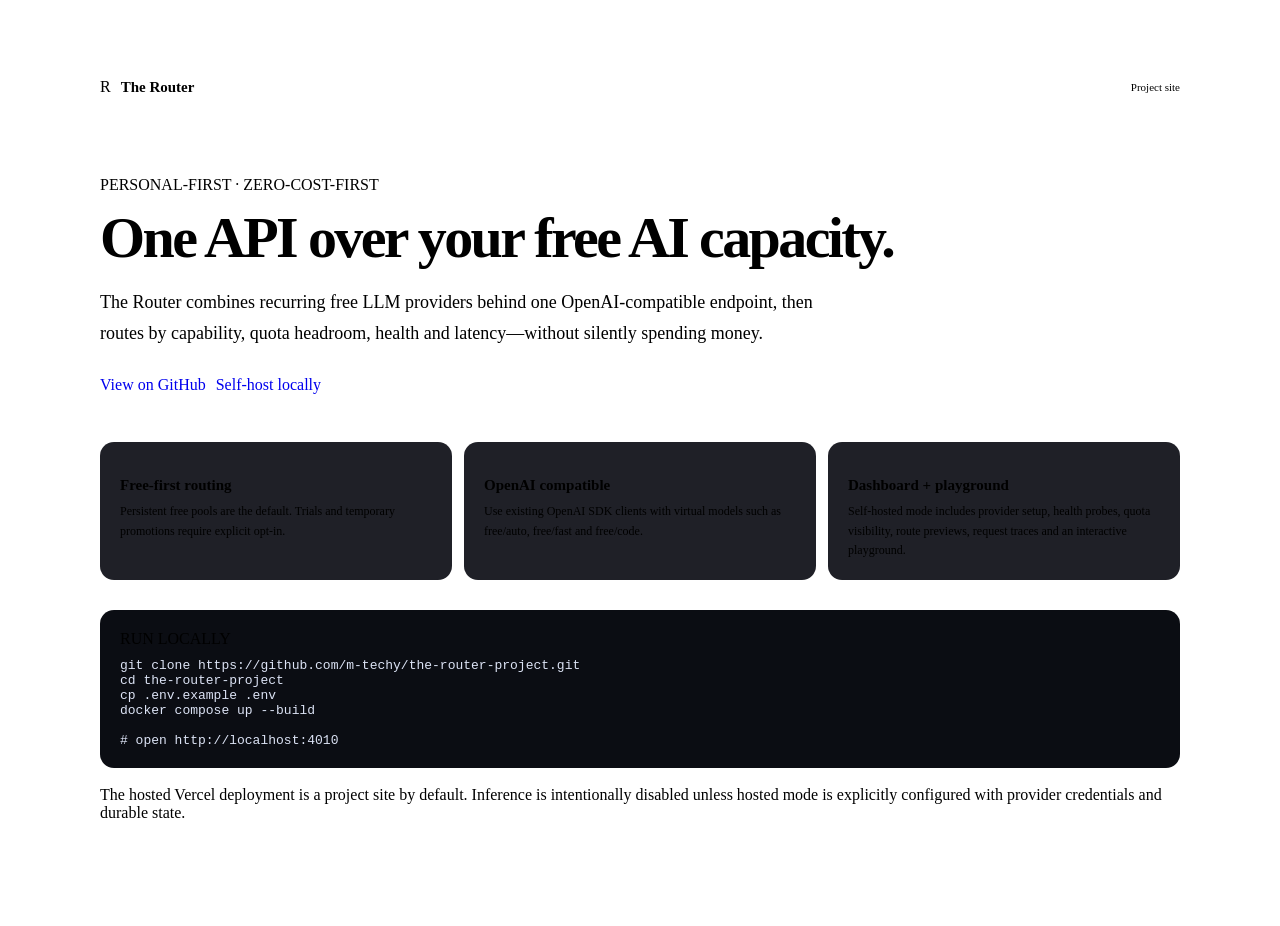
==== app/static/hosted.html @ 8c82624b "fix: add missing Vercel project landing page" ====
<!doctype html>
<html lang="en">
<head>
  <meta charset="utf-8"/>
  <meta name="viewport" content="width=device-width,initial-scale=1"/>
  <title>The Router — Free AI control plane</title>
  <link rel="stylesheet" href="/static/styles.css"/>
  <style>
    body{min-height:100vh}.hosted-shell{max-width:1080px;margin:0 auto;padding:70px 24px 80px}
    .hosted-nav{display:flex;align-items:center;justify-content:space-between;margin-bottom:80px}
    .hosted-brand{display:flex;align-items:center;gap:10px}.hosted-brand strong{font-size:15px}
    .hosted-hero{max-width:820px}.hosted-hero h1{font-size:58px;line-height:1.02;letter-spacing:-.045em;margin:14px 0 20px}.hosted-hero p{font-size:18px;line-height:1.7;color:var(--muted);max-width:760px}
    .hosted-actions{display:flex;gap:10px;margin:28px 0 48px;flex-wrap:wrap}.hosted-actions a{text-decoration:none}
    .hosted-grid{display:grid;grid-template-columns:repeat(3,1fr);gap:12px;margin:30px 0}.hosted-card{border:1px solid var(--line);background:rgba(17,19,26,.94);border-radius:14px;padding:20px}.hosted-card h3{font-size:15px;margin-bottom:8px}.hosted-card p{font-size:12px;line-height:1.6;color:var(--muted);margin:0}
    .install{border:1px solid var(--line);background:#0b0d13;border-radius:14px;padding:20px;margin-top:26px}.install pre{margin:10px 0 0;white-space:pre-wrap;color:#dce3f5;overflow:auto}
    .hosted-status{display:inline-flex;align-items:center;gap:7px;font-size:11px;color:var(--muted)}.hosted-status i{width:7px;height:7px;border-radius:50%;background:var(--good)}
    @media(max-width:760px){.hosted-nav{margin-bottom:52px}.hosted-hero h1{font-size:42px}.hosted-grid{grid-template-columns:1fr}}
  </style>
</head>
<body>
  <main class="hosted-shell">
    <nav class="hosted-nav">
      <div class="hosted-brand"><div class="brand-mark">R</div><strong>The Router</strong></div>
      <div class="hosted-status"><i></i><span id="status">Project site</span></div>
    </nav>
    <section class="hosted-hero">
      <span class="eyebrow">PERSONAL-FIRST · ZERO-COST-FIRST</span>
      <h1>One API over your free AI capacity.</h1>
      <p>The Router combines recurring free LLM providers behind one OpenAI-compatible endpoint, then routes by capability, quota headroom, health and latency—without silently spending money.</p>
      <div class="hosted-actions">
        <a class="primary" href="https://github.com/m-techy/the-router-project">View on GitHub</a>
        <a class="ghost" href="https://github.com/m-techy/the-router-project#plug-and-play-start">Self-host locally</a>
      </div>
    </section>
    <section class="hosted-grid">
      <article class="hosted-card"><h3>Free-first routing</h3><p>Persistent free pools are the default. Trials and temporary promotions require explicit opt-in.</p></article>
      <article class="hosted-card"><h3>OpenAI compatible</h3><p>Use existing OpenAI SDK clients with virtual models such as free/auto, free/fast and free/code.</p></article>
      <article class="hosted-card"><h3>Dashboard + playground</h3><p>Self-hosted mode includes provider setup, health probes, quota visibility, route previews, request traces and an interactive playground.</p></article>
    </section>
    <section class="install">
      <span class="eyebrow">RUN LOCALLY</span>
      <pre>git clone https://github.com/m-techy/the-router-project.git
cd the-router-project
cp .env.example .env
docker compose up --build

# open http://localhost:4010</pre>
    </section>
    <p class="sub" style="margin-top:18px">The hosted Vercel deployment is a project site by default. Inference is intentionally disabled unless hosted mode is explicitly configured with provider credentials and durable state.</p>
  </main>
  <script>
    fetch('/health').then(r=>r.json()).then(d=>{
      document.getElementById('status').textContent='v'+d.version+' · '+(d.mode||'hosted');
    }).catch(()=>{});
  </script>
</body>
</html>
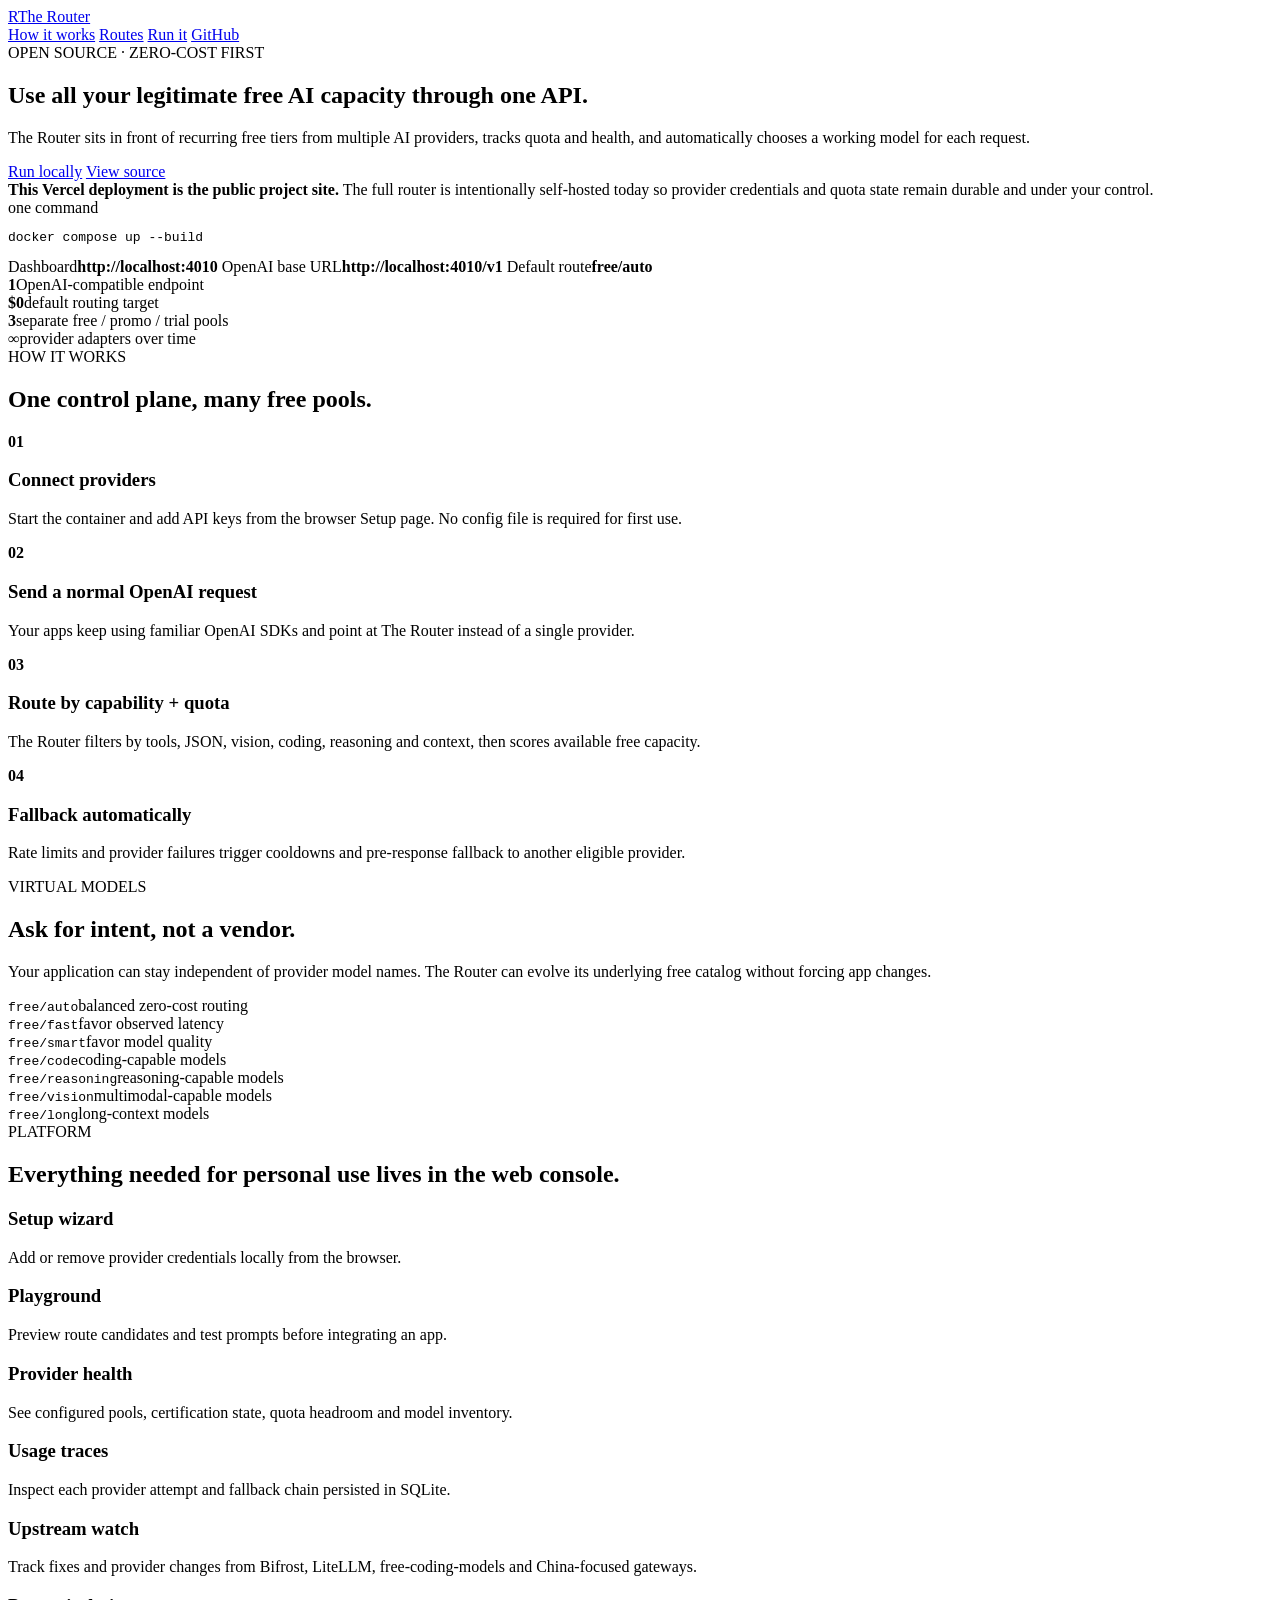
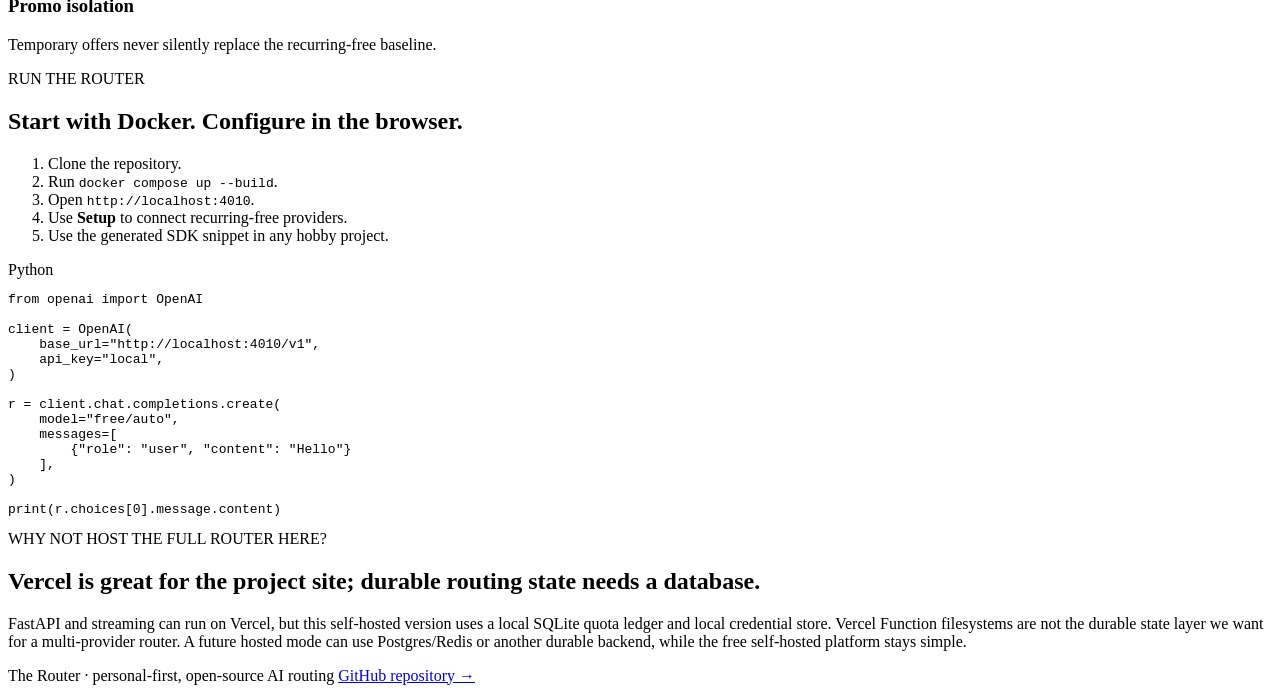
==== commit 5b3c8ee9: "feat: ship plug-and-play router platform and Vercel site" ====
--- a/app/static/hosted.html
+++ b/app/static/hosted.html
@@ -3,55 +3,129 @@
 <head>
   <meta charset="utf-8"/>
   <meta name="viewport" content="width=device-width,initial-scale=1"/>
-  <title>The Router — Free AI control plane</title>
-  <link rel="stylesheet" href="/static/styles.css"/>
-  <style>
-    body{min-height:100vh}.hosted-shell{max-width:1080px;margin:0 auto;padding:70px 24px 80px}
-    .hosted-nav{display:flex;align-items:center;justify-content:space-between;margin-bottom:80px}
-    .hosted-brand{display:flex;align-items:center;gap:10px}.hosted-brand strong{font-size:15px}
-    .hosted-hero{max-width:820px}.hosted-hero h1{font-size:58px;line-height:1.02;letter-spacing:-.045em;margin:14px 0 20px}.hosted-hero p{font-size:18px;line-height:1.7;color:var(--muted);max-width:760px}
-    .hosted-actions{display:flex;gap:10px;margin:28px 0 48px;flex-wrap:wrap}.hosted-actions a{text-decoration:none}
-    .hosted-grid{display:grid;grid-template-columns:repeat(3,1fr);gap:12px;margin:30px 0}.hosted-card{border:1px solid var(--line);background:rgba(17,19,26,.94);border-radius:14px;padding:20px}.hosted-card h3{font-size:15px;margin-bottom:8px}.hosted-card p{font-size:12px;line-height:1.6;color:var(--muted);margin:0}
-    .install{border:1px solid var(--line);background:#0b0d13;border-radius:14px;padding:20px;margin-top:26px}.install pre{margin:10px 0 0;white-space:pre-wrap;color:#dce3f5;overflow:auto}
-    .hosted-status{display:inline-flex;align-items:center;gap:7px;font-size:11px;color:var(--muted)}.hosted-status i{width:7px;height:7px;border-radius:50%;background:var(--good)}
-    @media(max-width:760px){.hosted-nav{margin-bottom:52px}.hosted-hero h1{font-size:42px}.hosted-grid{grid-template-columns:1fr}}
-  </style>
+  <meta name="description" content="The Router combines recurring free AI API capacity behind one OpenAI-compatible endpoint."/>
+  <title>The Router — Free AI capacity, one API</title>
+  <link rel="stylesheet" href="/static/hosted.css"/>
 </head>
 <body>
-  <main class="hosted-shell">
-    <nav class="hosted-nav">
-      <div class="hosted-brand"><div class="brand-mark">R</div><strong>The Router</strong></div>
-      <div class="hosted-status"><i></i><span id="status">Project site</span></div>
+  <header class="topbar">
+    <a class="brand" href="/"><span class="mark">R</span><span>The Router</span></a>
+    <nav>
+      <a href="#how">How it works</a>
+      <a href="#routes">Routes</a>
+      <a href="#deploy">Run it</a>
+      <a class="button small" href="https://github.com/m-techy/the-router-project">GitHub</a>
     </nav>
-    <section class="hosted-hero">
-      <span class="eyebrow">PERSONAL-FIRST · ZERO-COST-FIRST</span>
-      <h1>One API over your free AI capacity.</h1>
-      <p>The Router combines recurring free LLM providers behind one OpenAI-compatible endpoint, then routes by capability, quota headroom, health and latency—without silently spending money.</p>
-      <div class="hosted-actions">
-        <a class="primary" href="https://github.com/m-techy/the-router-project">View on GitHub</a>
-        <a class="ghost" href="https://github.com/m-techy/the-router-project#plug-and-play-start">Self-host locally</a>
+  </header>
+
+  <main>
+    <section class="hero-hosted">
+      <div class="hero-copy">
+        <div class="pill">OPEN SOURCE · ZERO-COST FIRST</div>
+        <h1>Use all your legitimate free AI capacity through one API.</h1>
+        <p>The Router sits in front of recurring free tiers from multiple AI providers, tracks quota and health, and automatically chooses a working model for each request.</p>
+        <div class="hero-actions">
+          <a class="button" href="#deploy">Run locally</a>
+          <a class="button secondary" href="https://github.com/m-techy/the-router-project">View source</a>
+        </div>
+        <div class="hosted-note"><strong>This Vercel deployment is the public project site.</strong> The full router is intentionally self-hosted today so provider credentials and quota state remain durable and under your control.</div>
+      </div>
+      <div class="terminal">
+        <div class="terminal-bar"><i></i><i></i><i></i><span>one command</span></div>
+        <pre><code>docker compose up --build</code></pre>
+        <div class="terminal-result">
+          <span>Dashboard</span><b>http://localhost:4010</b>
+          <span>OpenAI base URL</span><b>http://localhost:4010/v1</b>
+          <span>Default route</span><b>free/auto</b>
+        </div>
       </div>
     </section>
-    <section class="hosted-grid">
-      <article class="hosted-card"><h3>Free-first routing</h3><p>Persistent free pools are the default. Trials and temporary promotions require explicit opt-in.</p></article>
-      <article class="hosted-card"><h3>OpenAI compatible</h3><p>Use existing OpenAI SDK clients with virtual models such as free/auto, free/fast and free/code.</p></article>
-      <article class="hosted-card"><h3>Dashboard + playground</h3><p>Self-hosted mode includes provider setup, health probes, quota visibility, route previews, request traces and an interactive playground.</p></article>
+
+    <section class="metrics">
+      <div><strong>1</strong><span>OpenAI-compatible endpoint</span></div>
+      <div><strong>$0</strong><span>default routing target</span></div>
+      <div><strong>3</strong><span>separate free / promo / trial pools</span></div>
+      <div><strong>∞</strong><span>provider adapters over time</span></div>
     </section>
-    <section class="install">
-      <span class="eyebrow">RUN LOCALLY</span>
-      <pre>git clone https://github.com/m-techy/the-router-project.git
-cd the-router-project
-cp .env.example .env
-docker compose up --build
 
-# open http://localhost:4010</pre>
+    <section id="how" class="section">
+      <div class="section-title"><span>HOW IT WORKS</span><h2>One control plane, many free pools.</h2></div>
+      <div class="cards">
+        <article><b>01</b><h3>Connect providers</h3><p>Start the container and add API keys from the browser Setup page. No config file is required for first use.</p></article>
+        <article><b>02</b><h3>Send a normal OpenAI request</h3><p>Your apps keep using familiar OpenAI SDKs and point at The Router instead of a single provider.</p></article>
+        <article><b>03</b><h3>Route by capability + quota</h3><p>The Router filters by tools, JSON, vision, coding, reasoning and context, then scores available free capacity.</p></article>
+        <article><b>04</b><h3>Fallback automatically</h3><p>Rate limits and provider failures trigger cooldowns and pre-response fallback to another eligible provider.</p></article>
+      </div>
     </section>
-    <p class="sub" style="margin-top:18px">The hosted Vercel deployment is a project site by default. Inference is intentionally disabled unless hosted mode is explicitly configured with provider credentials and durable state.</p>
+
+    <section id="routes" class="section split">
+      <div>
+        <div class="section-title"><span>VIRTUAL MODELS</span><h2>Ask for intent, not a vendor.</h2></div>
+        <p class="muted">Your application can stay independent of provider model names. The Router can evolve its underlying free catalog without forcing app changes.</p>
+      </div>
+      <div class="route-list">
+        <div><code>free/auto</code><span>balanced zero-cost routing</span></div>
+        <div><code>free/fast</code><span>favor observed latency</span></div>
+        <div><code>free/smart</code><span>favor model quality</span></div>
+        <div><code>free/code</code><span>coding-capable models</span></div>
+        <div><code>free/reasoning</code><span>reasoning-capable models</span></div>
+        <div><code>free/vision</code><span>multimodal-capable models</span></div>
+        <div><code>free/long</code><span>long-context models</span></div>
+      </div>
+    </section>
+
+    <section class="section">
+      <div class="section-title"><span>PLATFORM</span><h2>Everything needed for personal use lives in the web console.</h2></div>
+      <div class="feature-grid">
+        <div><h3>Setup wizard</h3><p>Add or remove provider credentials locally from the browser.</p></div>
+        <div><h3>Playground</h3><p>Preview route candidates and test prompts before integrating an app.</p></div>
+        <div><h3>Provider health</h3><p>See configured pools, certification state, quota headroom and model inventory.</p></div>
+        <div><h3>Usage traces</h3><p>Inspect each provider attempt and fallback chain persisted in SQLite.</p></div>
+        <div><h3>Upstream watch</h3><p>Track fixes and provider changes from Bifrost, LiteLLM, free-coding-models and China-focused gateways.</p></div>
+        <div><h3>Promo isolation</h3><p>Temporary offers never silently replace the recurring-free baseline.</p></div>
+      </div>
+    </section>
+
+    <section id="deploy" class="section install">
+      <div>
+        <div class="section-title"><span>RUN THE ROUTER</span><h2>Start with Docker. Configure in the browser.</h2></div>
+        <ol>
+          <li>Clone the repository.</li>
+          <li>Run <code>docker compose up --build</code>.</li>
+          <li>Open <code>http://localhost:4010</code>.</li>
+          <li>Use <strong>Setup</strong> to connect recurring-free providers.</li>
+          <li>Use the generated SDK snippet in any hobby project.</li>
+        </ol>
+      </div>
+      <div class="code-card">
+        <div class="code-title">Python</div>
+        <pre><code>from openai import OpenAI
+
+client = OpenAI(
+    base_url="http://localhost:4010/v1",
+    api_key="local",
+)
+
+r = client.chat.completions.create(
+    model="free/auto",
+    messages=[
+        {"role": "user", "content": "Hello"}
+    ],
+)
+
+print(r.choices[0].message.content)</code></pre>
+      </div>
+    </section>
+
+    <section class="section hosted-architecture">
+      <div class="section-title"><span>WHY NOT HOST THE FULL ROUTER HERE?</span><h2>Vercel is great for the project site; durable routing state needs a database.</h2></div>
+      <p>FastAPI and streaming can run on Vercel, but this self-hosted version uses a local SQLite quota ledger and local credential store. Vercel Function filesystems are not the durable state layer we want for a multi-provider router. A future hosted mode can use Postgres/Redis or another durable backend, while the free self-hosted platform stays simple.</p>
+    </section>
   </main>
-  <script>
-    fetch('/health').then(r=>r.json()).then(d=>{
-      document.getElementById('status').textContent='v'+d.version+' · '+(d.mode||'hosted');
-    }).catch(()=>{});
-  </script>
+
+  <footer>
+    <span>The Router · personal-first, open-source AI routing</span>
+    <a href="https://github.com/m-techy/the-router-project">GitHub repository →</a>
+  </footer>
 </body>
 </html>
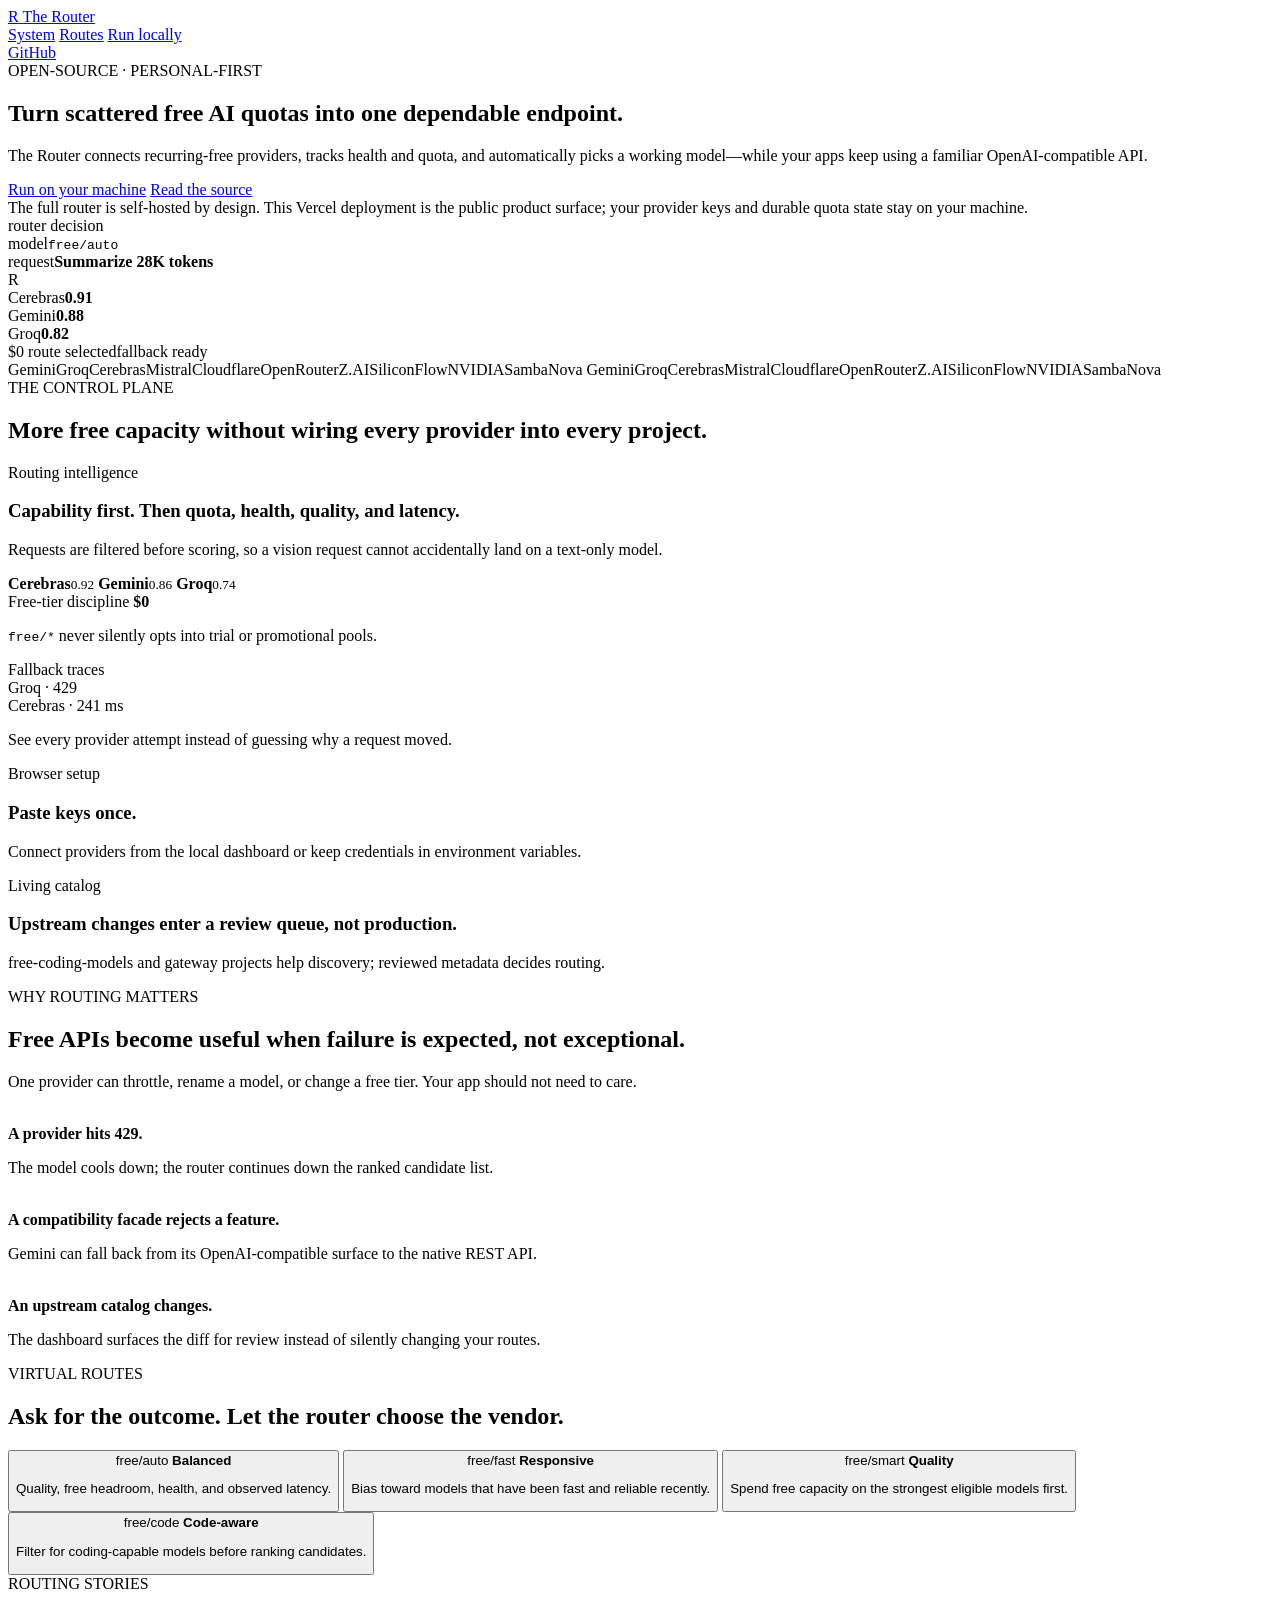
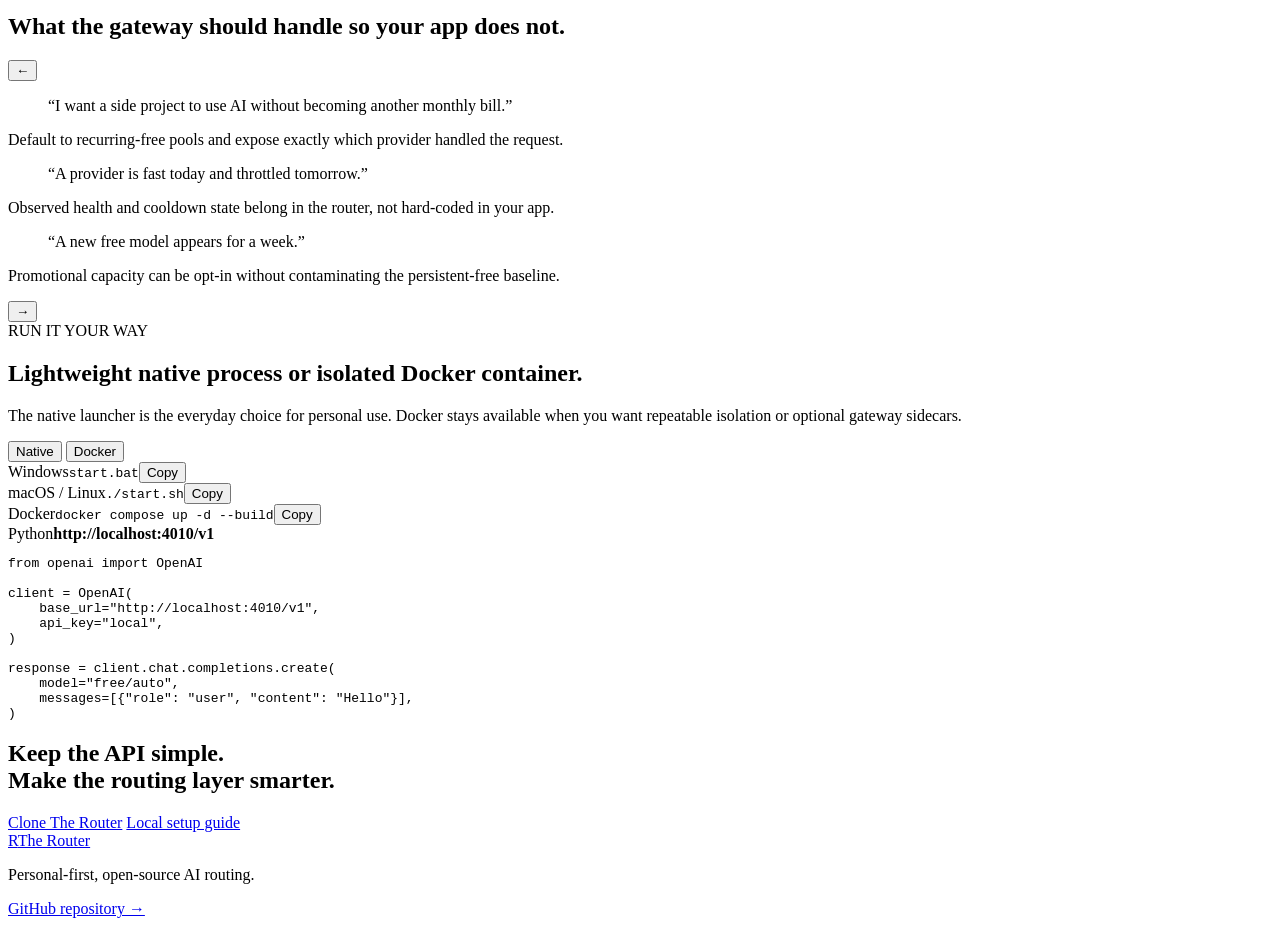
==== commit 99e05569: "design: rebuild public site with taste system" ====
--- a/app/static/hosted.html
+++ b/app/static/hosted.html
@@ -1,104 +1,234 @@
 <!doctype html>
 <html lang="en">
 <head>
-  <meta charset="utf-8"/>
-  <meta name="viewport" content="width=device-width,initial-scale=1"/>
-  <meta name="description" content="The Router combines recurring free AI API capacity behind one OpenAI-compatible endpoint."/>
-  <title>The Router — Free AI capacity, one API</title>
-  <link rel="stylesheet" href="/static/hosted.css"/>
+  <meta charset="utf-8" />
+  <meta name="viewport" content="width=device-width, initial-scale=1" />
+  <meta name="description" content="The Router combines recurring free AI API capacity behind one OpenAI-compatible endpoint." />
+  <meta name="theme-color" content="#090a0c" />
+  <title>The Router — free AI capacity, one API</title>
+  <link rel="preconnect" href="https://fonts.googleapis.com" />
+  <link rel="preconnect" href="https://fonts.gstatic.com" crossorigin />
+  <link href="https://fonts.googleapis.com/css2?family=Outfit:wght@400;500;600;700&display=swap" rel="stylesheet" />
+  <link rel="stylesheet" href="/static/hosted.css" />
 </head>
 <body>
-  <header class="topbar">
-    <a class="brand" href="/"><span class="mark">R</span><span>The Router</span></a>
-    <nav>
-      <a href="#how">How it works</a>
-      <a href="#routes">Routes</a>
-      <a href="#deploy">Run it</a>
-      <a class="button small" href="https://github.com/m-techy/the-router-project">GitHub</a>
+  <main class="site">
+    <nav class="floating-nav">
+      <a class="site-brand" href="/">
+        <span class="site-mark">R</span>
+        <span>The Router</span>
+      </a>
+      <div class="nav-links">
+        <a href="#system">System</a>
+        <a href="#routes">Routes</a>
+        <a href="#run">Run locally</a>
+      </div>
+      <a class="button compact" href="https://github.com/m-techy/the-router-project" target="_blank" rel="noreferrer">GitHub</a>
     </nav>
-  </header>
-
-  <main>
-    <section class="hero-hosted">
+
+    <section class="hosted-hero">
       <div class="hero-copy">
-        <div class="pill">OPEN SOURCE · ZERO-COST FIRST</div>
-        <h1>Use all your legitimate free AI capacity through one API.</h1>
-        <p>The Router sits in front of recurring free tiers from multiple AI providers, tracks quota and health, and automatically chooses a working model for each request.</p>
+        <span class="eyebrow">OPEN-SOURCE · PERSONAL-FIRST</span>
+        <h1>Turn scattered free AI quotas into one dependable endpoint.</h1>
+        <p>
+          The Router connects recurring-free providers, tracks health and quota,
+          and automatically picks a working model—while your apps keep using a
+          familiar OpenAI-compatible API.
+        </p>
         <div class="hero-actions">
-          <a class="button" href="#deploy">Run locally</a>
-          <a class="button secondary" href="https://github.com/m-techy/the-router-project">View source</a>
-        </div>
-        <div class="hosted-note"><strong>This Vercel deployment is the public project site.</strong> The full router is intentionally self-hosted today so provider credentials and quota state remain durable and under your control.</div>
-      </div>
-      <div class="terminal">
-        <div class="terminal-bar"><i></i><i></i><i></i><span>one command</span></div>
-        <pre><code>docker compose up --build</code></pre>
-        <div class="terminal-result">
-          <span>Dashboard</span><b>http://localhost:4010</b>
-          <span>OpenAI base URL</span><b>http://localhost:4010/v1</b>
-          <span>Default route</span><b>free/auto</b>
-        </div>
-      </div>
-    </section>
-
-    <section class="metrics">
-      <div><strong>1</strong><span>OpenAI-compatible endpoint</span></div>
-      <div><strong>$0</strong><span>default routing target</span></div>
-      <div><strong>3</strong><span>separate free / promo / trial pools</span></div>
-      <div><strong>∞</strong><span>provider adapters over time</span></div>
-    </section>
-
-    <section id="how" class="section">
-      <div class="section-title"><span>HOW IT WORKS</span><h2>One control plane, many free pools.</h2></div>
-      <div class="cards">
-        <article><b>01</b><h3>Connect providers</h3><p>Start the container and add API keys from the browser Setup page. No config file is required for first use.</p></article>
-        <article><b>02</b><h3>Send a normal OpenAI request</h3><p>Your apps keep using familiar OpenAI SDKs and point at The Router instead of a single provider.</p></article>
-        <article><b>03</b><h3>Route by capability + quota</h3><p>The Router filters by tools, JSON, vision, coding, reasoning and context, then scores available free capacity.</p></article>
-        <article><b>04</b><h3>Fallback automatically</h3><p>Rate limits and provider failures trigger cooldowns and pre-response fallback to another eligible provider.</p></article>
-      </div>
-    </section>
-
-    <section id="routes" class="section split">
-      <div>
-        <div class="section-title"><span>VIRTUAL MODELS</span><h2>Ask for intent, not a vendor.</h2></div>
-        <p class="muted">Your application can stay independent of provider model names. The Router can evolve its underlying free catalog without forcing app changes.</p>
-      </div>
-      <div class="route-list">
-        <div><code>free/auto</code><span>balanced zero-cost routing</span></div>
-        <div><code>free/fast</code><span>favor observed latency</span></div>
-        <div><code>free/smart</code><span>favor model quality</span></div>
-        <div><code>free/code</code><span>coding-capable models</span></div>
-        <div><code>free/reasoning</code><span>reasoning-capable models</span></div>
-        <div><code>free/vision</code><span>multimodal-capable models</span></div>
-        <div><code>free/long</code><span>long-context models</span></div>
-      </div>
-    </section>
-
-    <section class="section">
-      <div class="section-title"><span>PLATFORM</span><h2>Everything needed for personal use lives in the web console.</h2></div>
-      <div class="feature-grid">
-        <div><h3>Setup wizard</h3><p>Add or remove provider credentials locally from the browser.</p></div>
-        <div><h3>Playground</h3><p>Preview route candidates and test prompts before integrating an app.</p></div>
-        <div><h3>Provider health</h3><p>See configured pools, certification state, quota headroom and model inventory.</p></div>
-        <div><h3>Usage traces</h3><p>Inspect each provider attempt and fallback chain persisted in SQLite.</p></div>
-        <div><h3>Upstream watch</h3><p>Track fixes and provider changes from Bifrost, LiteLLM, free-coding-models and China-focused gateways.</p></div>
-        <div><h3>Promo isolation</h3><p>Temporary offers never silently replace the recurring-free baseline.</p></div>
-      </div>
-    </section>
-
-    <section id="deploy" class="section install">
-      <div>
-        <div class="section-title"><span>RUN THE ROUTER</span><h2>Start with Docker. Configure in the browser.</h2></div>
-        <ol>
-          <li>Clone the repository.</li>
-          <li>Run <code>docker compose up --build</code>.</li>
-          <li>Open <code>http://localhost:4010</code>.</li>
-          <li>Use <strong>Setup</strong> to connect recurring-free providers.</li>
-          <li>Use the generated SDK snippet in any hobby project.</li>
-        </ol>
-      </div>
-      <div class="code-card">
-        <div class="code-title">Python</div>
+          <a class="button" href="#run">Run on your machine</a>
+          <a class="button secondary" href="https://github.com/m-techy/the-router-project" target="_blank" rel="noreferrer">Read the source</a>
+        </div>
+        <div class="hero-note">
+          The full router is self-hosted by design. This Vercel deployment is the public
+          product surface; your provider keys and durable quota state stay on your machine.
+        </div>
+      </div>
+
+      <div class="hero-visual">
+        <div class="visual-window">
+          <div class="visual-bar"><i></i><i></i><i></i><span>router decision</span></div>
+          <div class="visual-command">
+            <span>model</span><code>free/auto</code>
+          </div>
+          <div class="decision-flow">
+            <div class="decision-source"><span>request</span><strong>Summarize 28K tokens</strong></div>
+            <div class="decision-router"><span>R</span></div>
+            <div class="decision-target active"><i></i><span>Cerebras</span><b>0.91</b></div>
+            <div class="decision-target"><i></i><span>Gemini</span><b>0.88</b></div>
+            <div class="decision-target"><i></i><span>Groq</span><b>0.82</b></div>
+          </div>
+          <div class="visual-footer"><span>$0 route selected</span><span>fallback ready</span></div>
+        </div>
+      </div>
+    </section>
+
+    <section class="provider-marquee" aria-label="Provider ecosystem">
+      <div class="marquee-track">
+        <span>Gemini</span><span>Groq</span><span>Cerebras</span><span>Mistral</span><span>Cloudflare</span><span>OpenRouter</span><span>Z.AI</span><span>SiliconFlow</span><span>NVIDIA</span><span>SambaNova</span>
+        <span>Gemini</span><span>Groq</span><span>Cerebras</span><span>Mistral</span><span>Cloudflare</span><span>OpenRouter</span><span>Z.AI</span><span>SiliconFlow</span><span>NVIDIA</span><span>SambaNova</span>
+      </div>
+    </section>
+
+    <section id="system" class="chapter">
+      <div class="chapter-heading">
+        <span class="eyebrow">THE CONTROL PLANE</span>
+        <h2>More free capacity without wiring every provider into every project.</h2>
+      </div>
+
+      <div class="bento">
+        <article class="bento-card bento-main">
+          <div>
+            <span class="card-kicker">Routing intelligence</span>
+            <h3>Capability first. Then quota, health, quality, and latency.</h3>
+            <p>Requests are filtered before scoring, so a vision request cannot accidentally land on a text-only model.</p>
+          </div>
+          <div class="score-stack">
+            <span style="--score:92%"><b>Cerebras</b><i></i><small>0.92</small></span>
+            <span style="--score:86%"><b>Gemini</b><i></i><small>0.86</small></span>
+            <span style="--score:74%"><b>Groq</b><i></i><small>0.74</small></span>
+          </div>
+        </article>
+
+        <article class="bento-card bento-quota">
+          <span class="card-kicker">Free-tier discipline</span>
+          <strong>$0</strong>
+          <p><code>free/*</code> never silently opts into trial or promotional pools.</p>
+        </article>
+
+        <article class="bento-card bento-trace">
+          <span class="card-kicker">Fallback traces</span>
+          <div class="trace-line"><i class="fail"></i><span>Groq · 429</span></div>
+          <div class="trace-line"><i class="pass"></i><span>Cerebras · 241 ms</span></div>
+          <p>See every provider attempt instead of guessing why a request moved.</p>
+        </article>
+
+        <article class="bento-card bento-setup">
+          <span class="card-kicker">Browser setup</span>
+          <h3>Paste keys once.</h3>
+          <p>Connect providers from the local dashboard or keep credentials in environment variables.</p>
+        </article>
+
+        <article class="bento-card bento-catalog">
+          <span class="card-kicker">Living catalog</span>
+          <h3>Upstream changes enter a review queue, not production.</h3>
+          <p>free-coding-models and gateway projects help discovery; reviewed metadata decides routing.</p>
+        </article>
+      </div>
+    </section>
+
+    <section class="story-section">
+      <div class="story-pin">
+        <span class="eyebrow">WHY ROUTING MATTERS</span>
+        <h2>Free APIs become useful when failure is expected, not exceptional.</h2>
+        <p>One provider can throttle, rename a model, or change a free tier. Your app should not need to care.</p>
+      </div>
+
+      <div class="story-cards">
+        <article class="story-card visual-frame">
+          <img src="https://picsum.photos/seed/network-routing/1200/760" alt="" />
+          <div class="story-overlay">
+            <strong>A provider hits 429.</strong>
+            <p>The model cools down; the router continues down the ranked candidate list.</p>
+          </div>
+        </article>
+        <article class="story-card visual-frame">
+          <img src="https://picsum.photos/seed/model-infrastructure/1200/760" alt="" />
+          <div class="story-overlay">
+            <strong>A compatibility facade rejects a feature.</strong>
+            <p>Gemini can fall back from its OpenAI-compatible surface to the native REST API.</p>
+          </div>
+        </article>
+        <article class="story-card visual-frame">
+          <img src="https://picsum.photos/seed/data-console/1200/760" alt="" />
+          <div class="story-overlay">
+            <strong>An upstream catalog changes.</strong>
+            <p>The dashboard surfaces the diff for review instead of silently changing your routes.</p>
+          </div>
+        </article>
+      </div>
+    </section>
+
+    <section id="routes" class="chapter">
+      <div class="chapter-heading route-heading">
+        <span class="eyebrow">VIRTUAL ROUTES</span>
+        <h2>Ask for the outcome. Let the router choose the vendor.</h2>
+      </div>
+
+      <div class="hosted-accordion" role="tablist">
+        <button type="button" class="route-panel active" data-route-panel="auto">
+          <span>free/auto</span>
+          <strong>Balanced</strong>
+          <p>Quality, free headroom, health, and observed latency.</p>
+        </button>
+        <button type="button" class="route-panel" data-route-panel="fast">
+          <span>free/fast</span>
+          <strong>Responsive</strong>
+          <p>Bias toward models that have been fast and reliable recently.</p>
+        </button>
+        <button type="button" class="route-panel" data-route-panel="smart">
+          <span>free/smart</span>
+          <strong>Quality</strong>
+          <p>Spend free capacity on the strongest eligible models first.</p>
+        </button>
+        <button type="button" class="route-panel" data-route-panel="code">
+          <span>free/code</span>
+          <strong>Code-aware</strong>
+          <p>Filter for coding-capable models before ranking candidates.</p>
+        </button>
+      </div>
+    </section>
+
+    <section class="chapter story-carousel-section">
+      <div class="chapter-heading">
+        <span class="eyebrow">ROUTING STORIES</span>
+        <h2>What the gateway should handle so your app does not.</h2>
+      </div>
+      <div class="carousel-shell">
+        <button type="button" class="carousel-arrow" id="storyPrev" aria-label="Previous routing story">←</button>
+        <div class="carousel-window">
+          <div class="carousel-track" id="storyTrack">
+            <article class="carousel-slide">
+              <blockquote>“I want a side project to use AI without becoming another monthly bill.”</blockquote>
+              <p>Default to recurring-free pools and expose exactly which provider handled the request.</p>
+            </article>
+            <article class="carousel-slide">
+              <blockquote>“A provider is fast today and throttled tomorrow.”</blockquote>
+              <p>Observed health and cooldown state belong in the router, not hard-coded in your app.</p>
+            </article>
+            <article class="carousel-slide">
+              <blockquote>“A new free model appears for a week.”</blockquote>
+              <p>Promotional capacity can be opt-in without contaminating the persistent-free baseline.</p>
+            </article>
+          </div>
+        </div>
+        <button type="button" class="carousel-arrow" id="storyNext" aria-label="Next routing story">→</button>
+      </div>
+    </section>
+
+    <section id="run" class="run-chapter">
+      <div class="run-copy">
+        <span class="eyebrow">RUN IT YOUR WAY</span>
+        <h2>Lightweight native process or isolated Docker container.</h2>
+        <p>The native launcher is the everyday choice for personal use. Docker stays available when you want repeatable isolation or optional gateway sidecars.</p>
+
+        <div class="run-tabs">
+          <button type="button" class="run-tab active" data-run-tab="native">Native</button>
+          <button type="button" class="run-tab" data-run-tab="docker">Docker</button>
+        </div>
+
+        <div class="run-code active" data-run-content="native">
+          <div><span>Windows</span><code>start.bat</code><button type="button" class="copy-command" data-copy="start.bat">Copy</button></div>
+          <div><span>macOS / Linux</span><code>./start.sh</code><button type="button" class="copy-command" data-copy="./start.sh">Copy</button></div>
+        </div>
+
+        <div class="run-code" data-run-content="docker">
+          <div><span>Docker</span><code>docker compose up -d --build</code><button type="button" class="copy-command" data-copy="docker compose up -d --build">Copy</button></div>
+        </div>
+      </div>
+
+      <div class="sdk-card">
+        <div class="sdk-head"><span>Python</span><b>http://localhost:4010/v1</b></div>
         <pre><code>from openai import OpenAI
 
 client = OpenAI(
@@ -106,26 +236,33 @@
     api_key="local",
 )
 
-r = client.chat.completions.create(
+response = client.chat.completions.create(
     model="free/auto",
-    messages=[
-        {"role": "user", "content": "Hello"}
-    ],
-)
-
-print(r.choices[0].message.content)</code></pre>
-      </div>
-    </section>
-
-    <section class="section hosted-architecture">
-      <div class="section-title"><span>WHY NOT HOST THE FULL ROUTER HERE?</span><h2>Vercel is great for the project site; durable routing state needs a database.</h2></div>
-      <p>FastAPI and streaming can run on Vercel, but this self-hosted version uses a local SQLite quota ledger and local credential store. Vercel Function filesystems are not the durable state layer we want for a multi-provider router. A future hosted mode can use Postgres/Redis or another durable backend, while the free self-hosted platform stays simple.</p>
-    </section>
+    messages=[{"role": "user", "content": "Hello"}],
+)</code></pre>
+      </div>
+    </section>
+
+    <section class="final-cta">
+      <h2>Keep the API simple.<br />Make the routing layer smarter.</h2>
+      <div>
+        <a class="button" href="https://github.com/m-techy/the-router-project" target="_blank" rel="noreferrer">Clone The Router</a>
+        <a class="text-link" href="#run">Local setup guide</a>
+      </div>
+    </section>
+
+    <footer>
+      <a class="site-brand" href="/"><span class="site-mark">R</span><span>The Router</span></a>
+      <p>Personal-first, open-source AI routing.</p>
+      <a href="https://github.com/m-techy/the-router-project" target="_blank" rel="noreferrer">GitHub repository →</a>
+    </footer>
   </main>
 
-  <footer>
-    <span>The Router · personal-first, open-source AI routing</span>
-    <a href="https://github.com/m-techy/the-router-project">GitHub repository →</a>
-  </footer>
+  <div id="hostedToast" class="hosted-toast" aria-live="polite"></div>
+
+  <script src="/static/hosted.js" defer></script>
+  <script src="https://cdn.jsdelivr.net/npm/gsap@3.13.0/dist/gsap.min.js" defer></script>
+  <script src="https://cdn.jsdelivr.net/npm/gsap@3.13.0/dist/ScrollTrigger.min.js" defer></script>
+  <script src="/static/motion.js" defer></script>
 </body>
 </html>
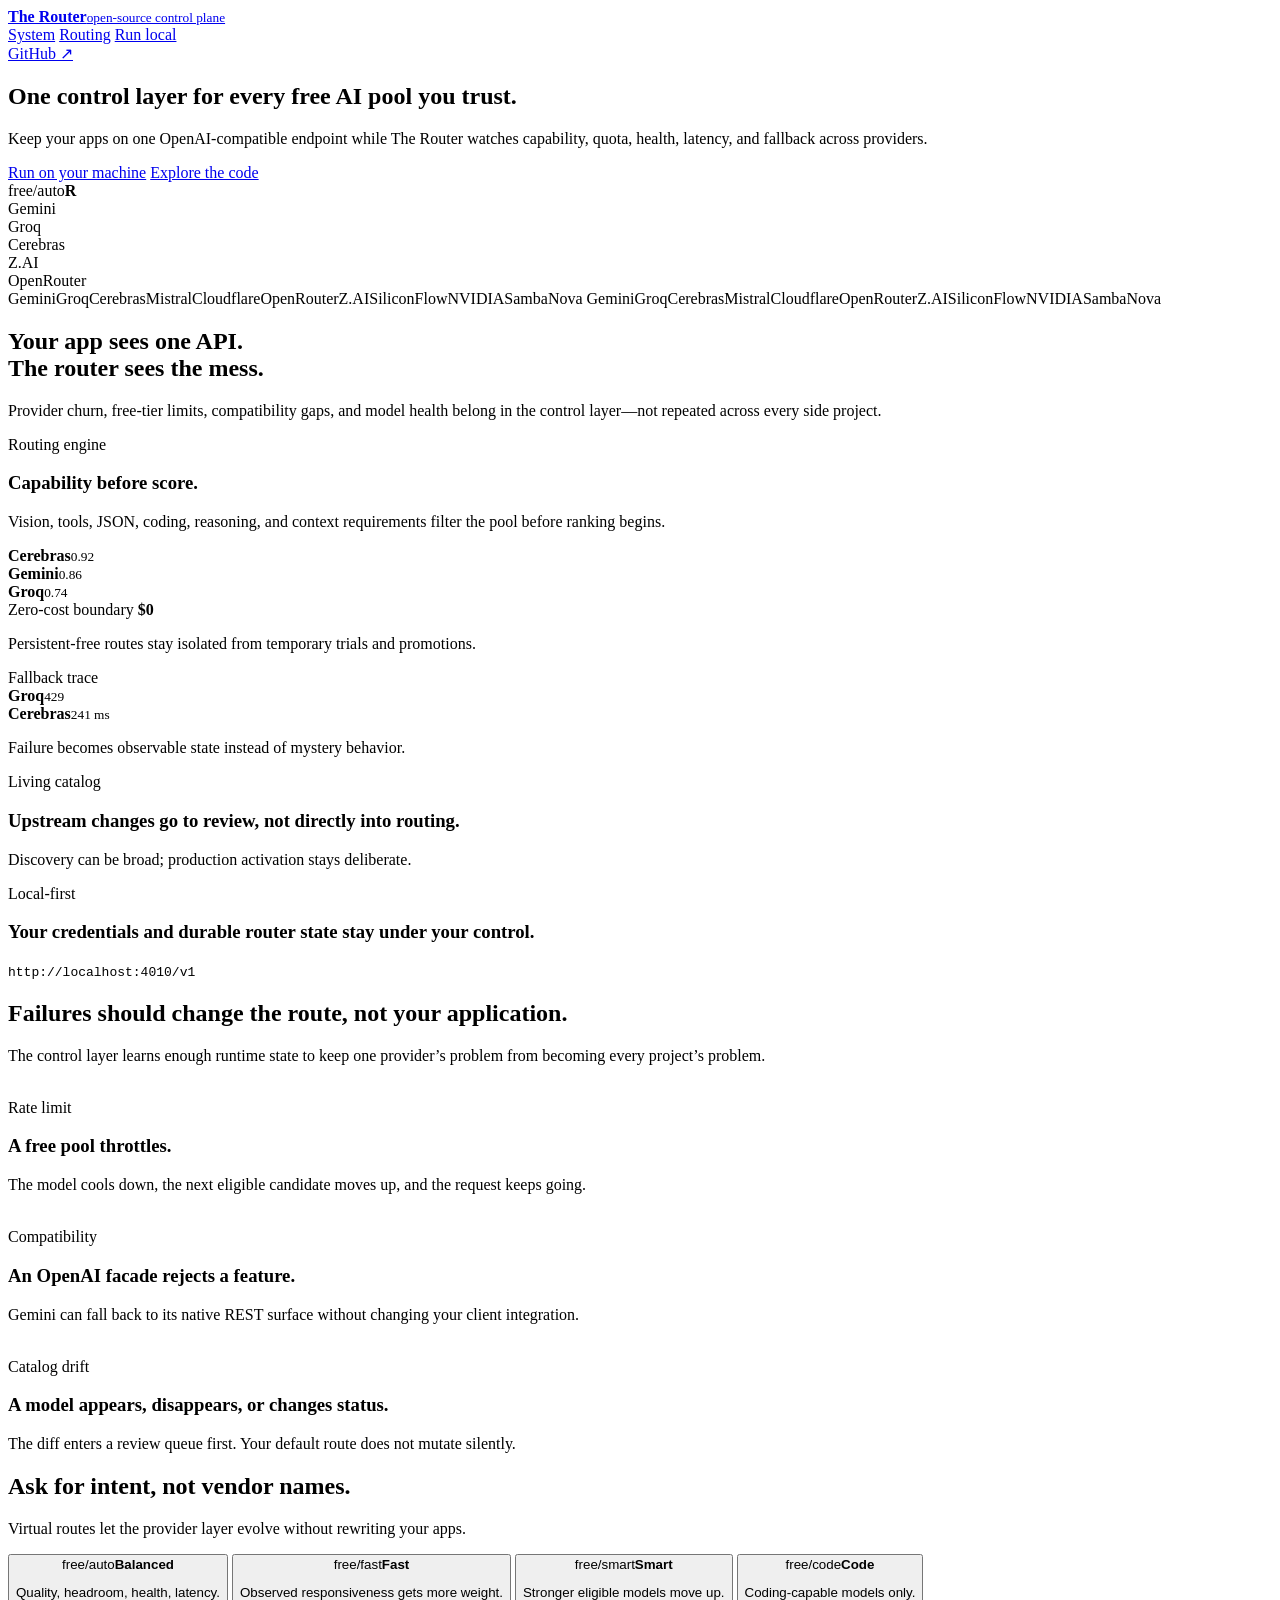
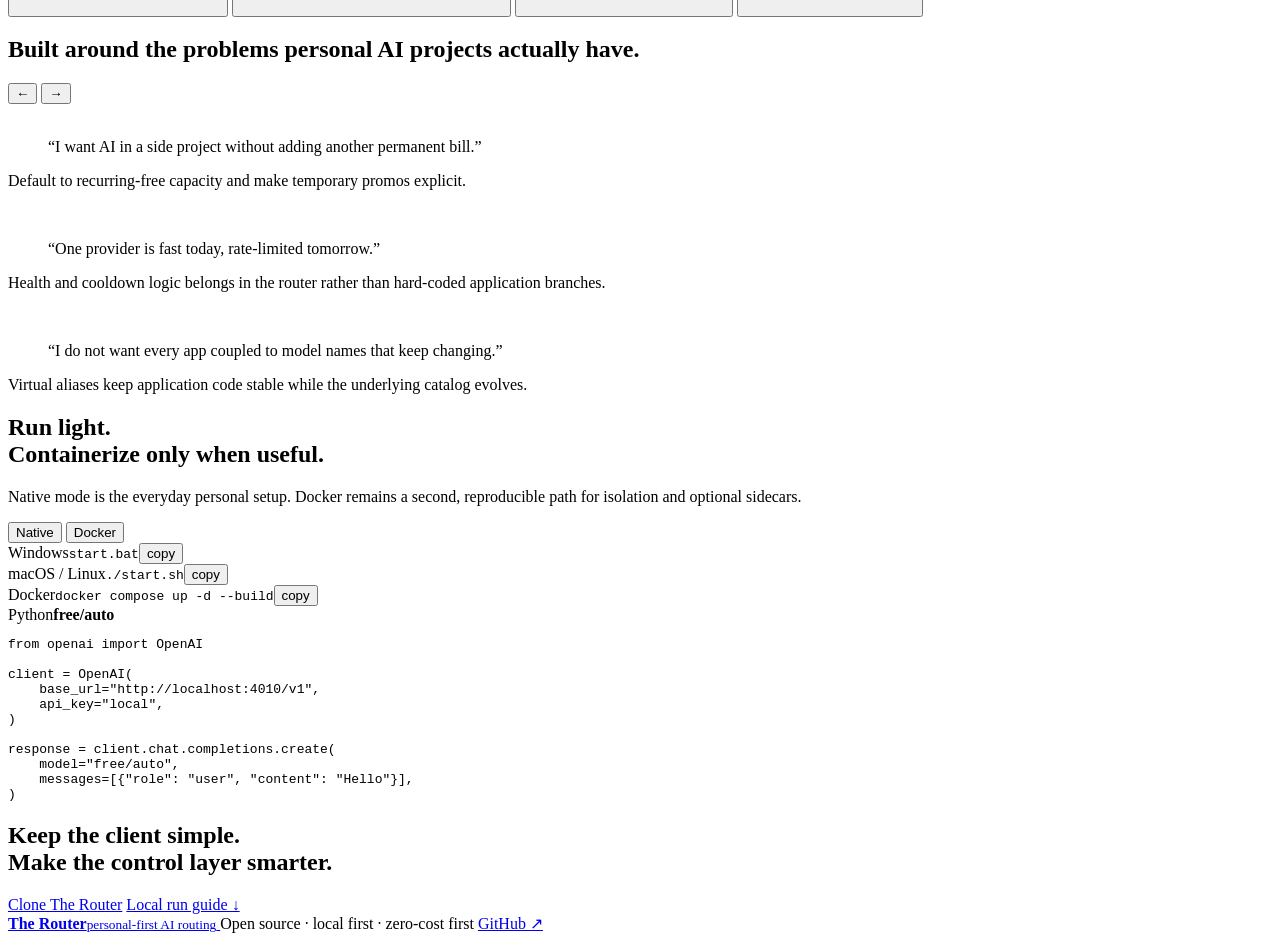
==== commit 286d2510: "design: rebuild public site from scratch with cinematic taste system" ====
--- a/app/static/hosted.html
+++ b/app/static/hosted.html
@@ -3,232 +3,245 @@
 <head>
   <meta charset="utf-8" />
   <meta name="viewport" content="width=device-width, initial-scale=1" />
-  <meta name="description" content="The Router combines recurring free AI API capacity behind one OpenAI-compatible endpoint." />
-  <meta name="theme-color" content="#090a0c" />
-  <title>The Router — free AI capacity, one API</title>
+  <meta name="description" content="The Router combines recurring free AI capacity behind one OpenAI-compatible endpoint." />
+  <meta name="theme-color" content="#060708" />
+  <title>The Router — one control layer for free AI</title>
   <link rel="preconnect" href="https://fonts.googleapis.com" />
   <link rel="preconnect" href="https://fonts.gstatic.com" crossorigin />
   <link href="https://fonts.googleapis.com/css2?family=Outfit:wght@400;500;600;700&display=swap" rel="stylesheet" />
   <link rel="stylesheet" href="/static/hosted.css" />
 </head>
 <body>
-  <main class="site">
-    <nav class="floating-nav">
-      <a class="site-brand" href="/">
-        <span class="site-mark">R</span>
-        <span>The Router</span>
+  <main class="site-shell">
+    <nav class="site-nav">
+      <a class="brand-lockup" href="/">
+        <span class="brand-orbit"><i></i></span>
+        <span><strong>The Router</strong><small>open-source control plane</small></span>
       </a>
-      <div class="nav-links">
+
+      <div class="site-links">
         <a href="#system">System</a>
-        <a href="#routes">Routes</a>
-        <a href="#run">Run locally</a>
-      </div>
-      <a class="button compact" href="https://github.com/m-techy/the-router-project" target="_blank" rel="noreferrer">GitHub</a>
+        <a href="#routing">Routing</a>
+        <a href="#run">Run local</a>
+      </div>
+
+      <a class="nav-cta" href="https://github.com/m-techy/the-router-project" target="_blank" rel="noreferrer">GitHub ↗</a>
     </nav>
 
-    <section class="hosted-hero">
+    <section class="cinematic-hero">
+      <div class="hero-aura"></div>
       <div class="hero-copy">
-        <span class="eyebrow">OPEN-SOURCE · PERSONAL-FIRST</span>
-        <h1>Turn scattered free AI quotas into one dependable endpoint.</h1>
-        <p>
-          The Router connects recurring-free providers, tracks health and quota,
-          and automatically picks a working model—while your apps keep using a
-          familiar OpenAI-compatible API.
+        <h1>One control layer for every free AI pool you trust.</h1>
+        <p>
+          Keep your apps on one OpenAI-compatible endpoint while The Router watches
+          capability, quota, health, latency, and fallback across providers.
         </p>
         <div class="hero-actions">
-          <a class="button" href="#run">Run on your machine</a>
-          <a class="button secondary" href="https://github.com/m-techy/the-router-project" target="_blank" rel="noreferrer">Read the source</a>
-        </div>
-        <div class="hero-note">
-          The full router is self-hosted by design. This Vercel deployment is the public
-          product surface; your provider keys and durable quota state stay on your machine.
-        </div>
-      </div>
-
-      <div class="hero-visual">
-        <div class="visual-window">
-          <div class="visual-bar"><i></i><i></i><i></i><span>router decision</span></div>
-          <div class="visual-command">
-            <span>model</span><code>free/auto</code>
-          </div>
-          <div class="decision-flow">
-            <div class="decision-source"><span>request</span><strong>Summarize 28K tokens</strong></div>
-            <div class="decision-router"><span>R</span></div>
-            <div class="decision-target active"><i></i><span>Cerebras</span><b>0.91</b></div>
-            <div class="decision-target"><i></i><span>Gemini</span><b>0.88</b></div>
-            <div class="decision-target"><i></i><span>Groq</span><b>0.82</b></div>
-          </div>
-          <div class="visual-footer"><span>$0 route selected</span><span>fallback ready</span></div>
-        </div>
-      </div>
-    </section>
-
-    <section class="provider-marquee" aria-label="Provider ecosystem">
+          <a class="primary-cta" href="#run">Run on your machine</a>
+          <a class="secondary-cta" href="https://github.com/m-techy/the-router-project" target="_blank" rel="noreferrer">Explore the code</a>
+        </div>
+      </div>
+
+      <div class="router-sphere" aria-label="Routing system visualization">
+        <div class="sphere-grid"></div>
+        <div class="sphere-ring ring-one"></div>
+        <div class="sphere-ring ring-two"></div>
+        <div class="sphere-ring ring-three"></div>
+        <div class="sphere-core"><span>free/auto</span><strong>R</strong></div>
+        <div class="sphere-node node-a"><i></i><span>Gemini</span></div>
+        <div class="sphere-node node-b"><i></i><span>Groq</span></div>
+        <div class="sphere-node node-c"><i></i><span>Cerebras</span></div>
+        <div class="sphere-node node-d"><i></i><span>Z.AI</span></div>
+        <div class="sphere-node node-e"><i></i><span>OpenRouter</span></div>
+      </div>
+    </section>
+
+    <section class="provider-marquee" aria-label="Supported provider ecosystem">
       <div class="marquee-track">
         <span>Gemini</span><span>Groq</span><span>Cerebras</span><span>Mistral</span><span>Cloudflare</span><span>OpenRouter</span><span>Z.AI</span><span>SiliconFlow</span><span>NVIDIA</span><span>SambaNova</span>
         <span>Gemini</span><span>Groq</span><span>Cerebras</span><span>Mistral</span><span>Cloudflare</span><span>OpenRouter</span><span>Z.AI</span><span>SiliconFlow</span><span>NVIDIA</span><span>SambaNova</span>
       </div>
     </section>
 
-    <section id="system" class="chapter">
-      <div class="chapter-heading">
-        <span class="eyebrow">THE CONTROL PLANE</span>
-        <h2>More free capacity without wiring every provider into every project.</h2>
-      </div>
-
-      <div class="bento">
-        <article class="bento-card bento-main">
-          <div>
-            <span class="card-kicker">Routing intelligence</span>
-            <h3>Capability first. Then quota, health, quality, and latency.</h3>
-            <p>Requests are filtered before scoring, so a vision request cannot accidentally land on a text-only model.</p>
-          </div>
-          <div class="score-stack">
-            <span style="--score:92%"><b>Cerebras</b><i></i><small>0.92</small></span>
-            <span style="--score:86%"><b>Gemini</b><i></i><small>0.86</small></span>
-            <span style="--score:74%"><b>Groq</b><i></i><small>0.74</small></span>
-          </div>
-        </article>
-
-        <article class="bento-card bento-quota">
-          <span class="card-kicker">Free-tier discipline</span>
+    <section id="system" class="chapter system-chapter">
+      <div class="chapter-copy">
+        <h2>Your app sees one API.<br />The router sees the mess.</h2>
+        <p>
+          Provider churn, free-tier limits, compatibility gaps, and model health
+          belong in the control layer—not repeated across every side project.
+        </p>
+      </div>
+
+      <div class="system-bento">
+        <article class="bento routing-card">
+          <div>
+            <span>Routing engine</span>
+            <h3>Capability before score.</h3>
+            <p>Vision, tools, JSON, coding, reasoning, and context requirements filter the pool before ranking begins.</p>
+          </div>
+          <div class="score-board">
+            <div><b>Cerebras</b><i style="--fill:92%"></i><small>0.92</small></div>
+            <div><b>Gemini</b><i style="--fill:86%"></i><small>0.86</small></div>
+            <div><b>Groq</b><i style="--fill:74%"></i><small>0.74</small></div>
+          </div>
+        </article>
+
+        <article class="bento cost-card">
+          <span>Zero-cost boundary</span>
           <strong>$0</strong>
-          <p><code>free/*</code> never silently opts into trial or promotional pools.</p>
-        </article>
-
-        <article class="bento-card bento-trace">
-          <span class="card-kicker">Fallback traces</span>
-          <div class="trace-line"><i class="fail"></i><span>Groq · 429</span></div>
-          <div class="trace-line"><i class="pass"></i><span>Cerebras · 241 ms</span></div>
-          <p>See every provider attempt instead of guessing why a request moved.</p>
-        </article>
-
-        <article class="bento-card bento-setup">
-          <span class="card-kicker">Browser setup</span>
-          <h3>Paste keys once.</h3>
-          <p>Connect providers from the local dashboard or keep credentials in environment variables.</p>
-        </article>
-
-        <article class="bento-card bento-catalog">
-          <span class="card-kicker">Living catalog</span>
-          <h3>Upstream changes enter a review queue, not production.</h3>
-          <p>free-coding-models and gateway projects help discovery; reviewed metadata decides routing.</p>
-        </article>
-      </div>
-    </section>
-
-    <section class="story-section">
-      <div class="story-pin">
-        <span class="eyebrow">WHY ROUTING MATTERS</span>
-        <h2>Free APIs become useful when failure is expected, not exceptional.</h2>
-        <p>One provider can throttle, rename a model, or change a free tier. Your app should not need to care.</p>
-      </div>
-
-      <div class="story-cards">
-        <article class="story-card visual-frame">
-          <img src="https://picsum.photos/seed/network-routing/1200/760" alt="" />
-          <div class="story-overlay">
-            <strong>A provider hits 429.</strong>
-            <p>The model cools down; the router continues down the ranked candidate list.</p>
-          </div>
-        </article>
-        <article class="story-card visual-frame">
-          <img src="https://picsum.photos/seed/model-infrastructure/1200/760" alt="" />
-          <div class="story-overlay">
-            <strong>A compatibility facade rejects a feature.</strong>
-            <p>Gemini can fall back from its OpenAI-compatible surface to the native REST API.</p>
-          </div>
-        </article>
-        <article class="story-card visual-frame">
-          <img src="https://picsum.photos/seed/data-console/1200/760" alt="" />
-          <div class="story-overlay">
-            <strong>An upstream catalog changes.</strong>
-            <p>The dashboard surfaces the diff for review instead of silently changing your routes.</p>
-          </div>
-        </article>
-      </div>
-    </section>
-
-    <section id="routes" class="chapter">
-      <div class="chapter-heading route-heading">
-        <span class="eyebrow">VIRTUAL ROUTES</span>
-        <h2>Ask for the outcome. Let the router choose the vendor.</h2>
-      </div>
-
-      <div class="hosted-accordion" role="tablist">
+          <p>Persistent-free routes stay isolated from temporary trials and promotions.</p>
+        </article>
+
+        <article class="bento trace-card">
+          <span>Fallback trace</span>
+          <div class="trace-row fail"><i></i><b>Groq</b><small>429</small></div>
+          <div class="trace-row pass"><i></i><b>Cerebras</b><small>241 ms</small></div>
+          <p>Failure becomes observable state instead of mystery behavior.</p>
+        </article>
+
+        <article class="bento catalog-card">
+          <span>Living catalog</span>
+          <h3>Upstream changes go to review, not directly into routing.</h3>
+          <p>Discovery can be broad; production activation stays deliberate.</p>
+        </article>
+
+        <article class="bento local-card">
+          <div>
+            <span>Local-first</span>
+            <h3>Your credentials and durable router state stay under your control.</h3>
+          </div>
+          <code>http://localhost:4010/v1</code>
+        </article>
+      </div>
+    </section>
+
+    <section class="desire-chapter">
+      <div class="pinned-copy">
+        <h2>Failures should change the route, not your application.</h2>
+        <p>
+          The control layer learns enough runtime state to keep one provider’s
+          problem from becoming every project’s problem.
+        </p>
+      </div>
+
+      <div class="stacking-stories">
+        <article class="stack-card story-one">
+          <img src="https://picsum.photos/seed/routing-network/1600/1000" alt="" />
+          <div>
+            <span>Rate limit</span>
+            <h3>A free pool throttles.</h3>
+            <p>The model cools down, the next eligible candidate moves up, and the request keeps going.</p>
+          </div>
+        </article>
+
+        <article class="stack-card story-two">
+          <img src="https://picsum.photos/seed/ai-infrastructure/1600/1000" alt="" />
+          <div>
+            <span>Compatibility</span>
+            <h3>An OpenAI facade rejects a feature.</h3>
+            <p>Gemini can fall back to its native REST surface without changing your client integration.</p>
+          </div>
+        </article>
+
+        <article class="stack-card story-three">
+          <img src="https://picsum.photos/seed/console-data/1600/1000" alt="" />
+          <div>
+            <span>Catalog drift</span>
+            <h3>A model appears, disappears, or changes status.</h3>
+            <p>The diff enters a review queue first. Your default route does not mutate silently.</p>
+          </div>
+        </article>
+      </div>
+    </section>
+
+    <section id="routing" class="chapter route-chapter">
+      <div class="chapter-copy route-copy">
+        <h2>Ask for intent, not vendor names.</h2>
+        <p>Virtual routes let the provider layer evolve without rewriting your apps.</p>
+      </div>
+
+      <div class="hosted-accordion">
         <button type="button" class="route-panel active" data-route-panel="auto">
-          <span>free/auto</span>
-          <strong>Balanced</strong>
-          <p>Quality, free headroom, health, and observed latency.</p>
+          <span>free/auto</span><strong>Balanced</strong><p>Quality, headroom, health, latency.</p>
         </button>
         <button type="button" class="route-panel" data-route-panel="fast">
-          <span>free/fast</span>
-          <strong>Responsive</strong>
-          <p>Bias toward models that have been fast and reliable recently.</p>
+          <span>free/fast</span><strong>Fast</strong><p>Observed responsiveness gets more weight.</p>
         </button>
         <button type="button" class="route-panel" data-route-panel="smart">
-          <span>free/smart</span>
-          <strong>Quality</strong>
-          <p>Spend free capacity on the strongest eligible models first.</p>
+          <span>free/smart</span><strong>Smart</strong><p>Stronger eligible models move up.</p>
         </button>
         <button type="button" class="route-panel" data-route-panel="code">
-          <span>free/code</span>
-          <strong>Code-aware</strong>
-          <p>Filter for coding-capable models before ranking candidates.</p>
-        </button>
-      </div>
-    </section>
-
-    <section class="chapter story-carousel-section">
-      <div class="chapter-heading">
-        <span class="eyebrow">ROUTING STORIES</span>
-        <h2>What the gateway should handle so your app does not.</h2>
-      </div>
-      <div class="carousel-shell">
-        <button type="button" class="carousel-arrow" id="storyPrev" aria-label="Previous routing story">←</button>
-        <div class="carousel-window">
-          <div class="carousel-track" id="storyTrack">
-            <article class="carousel-slide">
-              <blockquote>“I want a side project to use AI without becoming another monthly bill.”</blockquote>
-              <p>Default to recurring-free pools and expose exactly which provider handled the request.</p>
-            </article>
-            <article class="carousel-slide">
-              <blockquote>“A provider is fast today and throttled tomorrow.”</blockquote>
-              <p>Observed health and cooldown state belong in the router, not hard-coded in your app.</p>
-            </article>
-            <article class="carousel-slide">
-              <blockquote>“A new free model appears for a week.”</blockquote>
-              <p>Promotional capacity can be opt-in without contaminating the persistent-free baseline.</p>
-            </article>
-          </div>
-        </div>
-        <button type="button" class="carousel-arrow" id="storyNext" aria-label="Next routing story">→</button>
+          <span>free/code</span><strong>Code</strong><p>Coding-capable models only.</p>
+        </button>
+      </div>
+    </section>
+
+    <section class="feedback-chapter">
+      <div class="feedback-header">
+        <h2>Built around the problems personal AI projects actually have.</h2>
+        <div class="feedback-controls">
+          <button type="button" id="storyPrev" aria-label="Previous story">←</button>
+          <button type="button" id="storyNext" aria-label="Next story">→</button>
+        </div>
+      </div>
+
+      <div class="feedback-window">
+        <div class="feedback-track" id="storyTrack">
+          <article class="feedback-slide">
+            <div class="portrait-stack">
+              <img src="https://picsum.photos/seed/developer-night/360/480" alt="" />
+              <img src="https://picsum.photos/seed/code-workspace/360/480" alt="" />
+            </div>
+            <blockquote>“I want AI in a side project without adding another permanent bill.”</blockquote>
+            <p>Default to recurring-free capacity and make temporary promos explicit.</p>
+          </article>
+
+          <article class="feedback-slide">
+            <div class="portrait-stack">
+              <img src="https://picsum.photos/seed/server-console/360/480" alt="" />
+              <img src="https://picsum.photos/seed/network-terminal/360/480" alt="" />
+            </div>
+            <blockquote>“One provider is fast today, rate-limited tomorrow.”</blockquote>
+            <p>Health and cooldown logic belongs in the router rather than hard-coded application branches.</p>
+          </article>
+
+          <article class="feedback-slide">
+            <div class="portrait-stack">
+              <img src="https://picsum.photos/seed/model-grid/360/480" alt="" />
+              <img src="https://picsum.photos/seed/ai-lab/360/480" alt="" />
+            </div>
+            <blockquote>“I do not want every app coupled to model names that keep changing.”</blockquote>
+            <p>Virtual aliases keep application code stable while the underlying catalog evolves.</p>
+          </article>
+        </div>
       </div>
     </section>
 
     <section id="run" class="run-chapter">
       <div class="run-copy">
-        <span class="eyebrow">RUN IT YOUR WAY</span>
-        <h2>Lightweight native process or isolated Docker container.</h2>
-        <p>The native launcher is the everyday choice for personal use. Docker stays available when you want repeatable isolation or optional gateway sidecars.</p>
+        <h2>Run light.<br />Containerize only when useful.</h2>
+        <p>
+          Native mode is the everyday personal setup. Docker remains a second,
+          reproducible path for isolation and optional sidecars.
+        </p>
 
         <div class="run-tabs">
           <button type="button" class="run-tab active" data-run-tab="native">Native</button>
           <button type="button" class="run-tab" data-run-tab="docker">Docker</button>
         </div>
 
-        <div class="run-code active" data-run-content="native">
-          <div><span>Windows</span><code>start.bat</code><button type="button" class="copy-command" data-copy="start.bat">Copy</button></div>
-          <div><span>macOS / Linux</span><code>./start.sh</code><button type="button" class="copy-command" data-copy="./start.sh">Copy</button></div>
-        </div>
-
-        <div class="run-code" data-run-content="docker">
-          <div><span>Docker</span><code>docker compose up -d --build</code><button type="button" class="copy-command" data-copy="docker compose up -d --build">Copy</button></div>
-        </div>
-      </div>
-
-      <div class="sdk-card">
-        <div class="sdk-head"><span>Python</span><b>http://localhost:4010/v1</b></div>
+        <div class="run-content active" data-run-content="native">
+          <div><span>Windows</span><code>start.bat</code><button type="button" data-copy="start.bat">copy</button></div>
+          <div><span>macOS / Linux</span><code>./start.sh</code><button type="button" data-copy="./start.sh">copy</button></div>
+        </div>
+
+        <div class="run-content" data-run-content="docker">
+          <div><span>Docker</span><code>docker compose up -d --build</code><button type="button" data-copy="docker compose up -d --build">copy</button></div>
+        </div>
+      </div>
+
+      <div class="sdk-window">
+        <div class="sdk-head"><span>Python</span><b>free/auto</b></div>
         <pre><code>from openai import OpenAI
 
 client = OpenAI(
@@ -243,18 +256,21 @@
       </div>
     </section>
 
-    <section class="final-cta">
-      <h2>Keep the API simple.<br />Make the routing layer smarter.</h2>
+    <section class="final-action">
+      <h2>Keep the client simple.<br />Make the control layer smarter.</h2>
       <div>
-        <a class="button" href="https://github.com/m-techy/the-router-project" target="_blank" rel="noreferrer">Clone The Router</a>
-        <a class="text-link" href="#run">Local setup guide</a>
+        <a class="primary-cta" href="https://github.com/m-techy/the-router-project" target="_blank" rel="noreferrer">Clone The Router</a>
+        <a class="footer-link" href="#run">Local run guide ↓</a>
       </div>
     </section>
 
     <footer>
-      <a class="site-brand" href="/"><span class="site-mark">R</span><span>The Router</span></a>
-      <p>Personal-first, open-source AI routing.</p>
-      <a href="https://github.com/m-techy/the-router-project" target="_blank" rel="noreferrer">GitHub repository →</a>
+      <a class="brand-lockup" href="/">
+        <span class="brand-orbit"><i></i></span>
+        <span><strong>The Router</strong><small>personal-first AI routing</small></span>
+      </a>
+      <span>Open source · local first · zero-cost first</span>
+      <a href="https://github.com/m-techy/the-router-project" target="_blank" rel="noreferrer">GitHub ↗</a>
     </footer>
   </main>
 
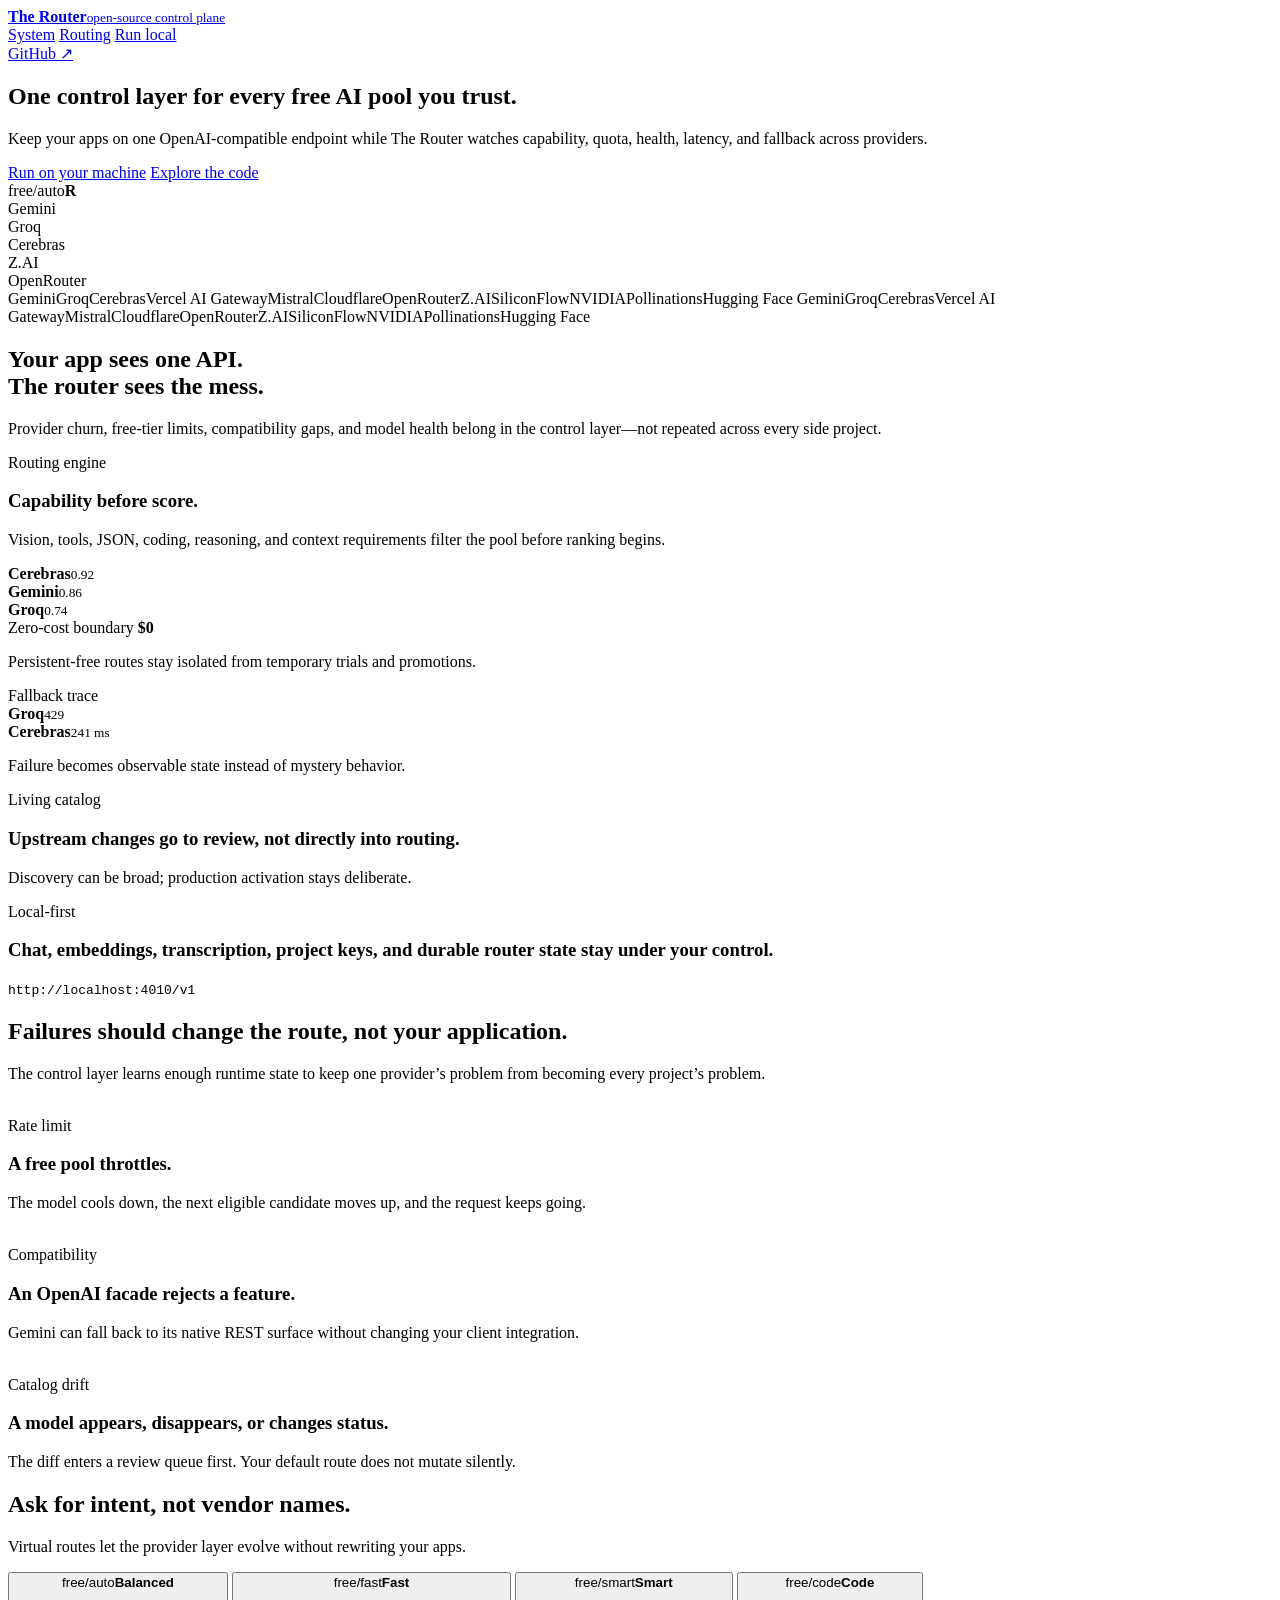
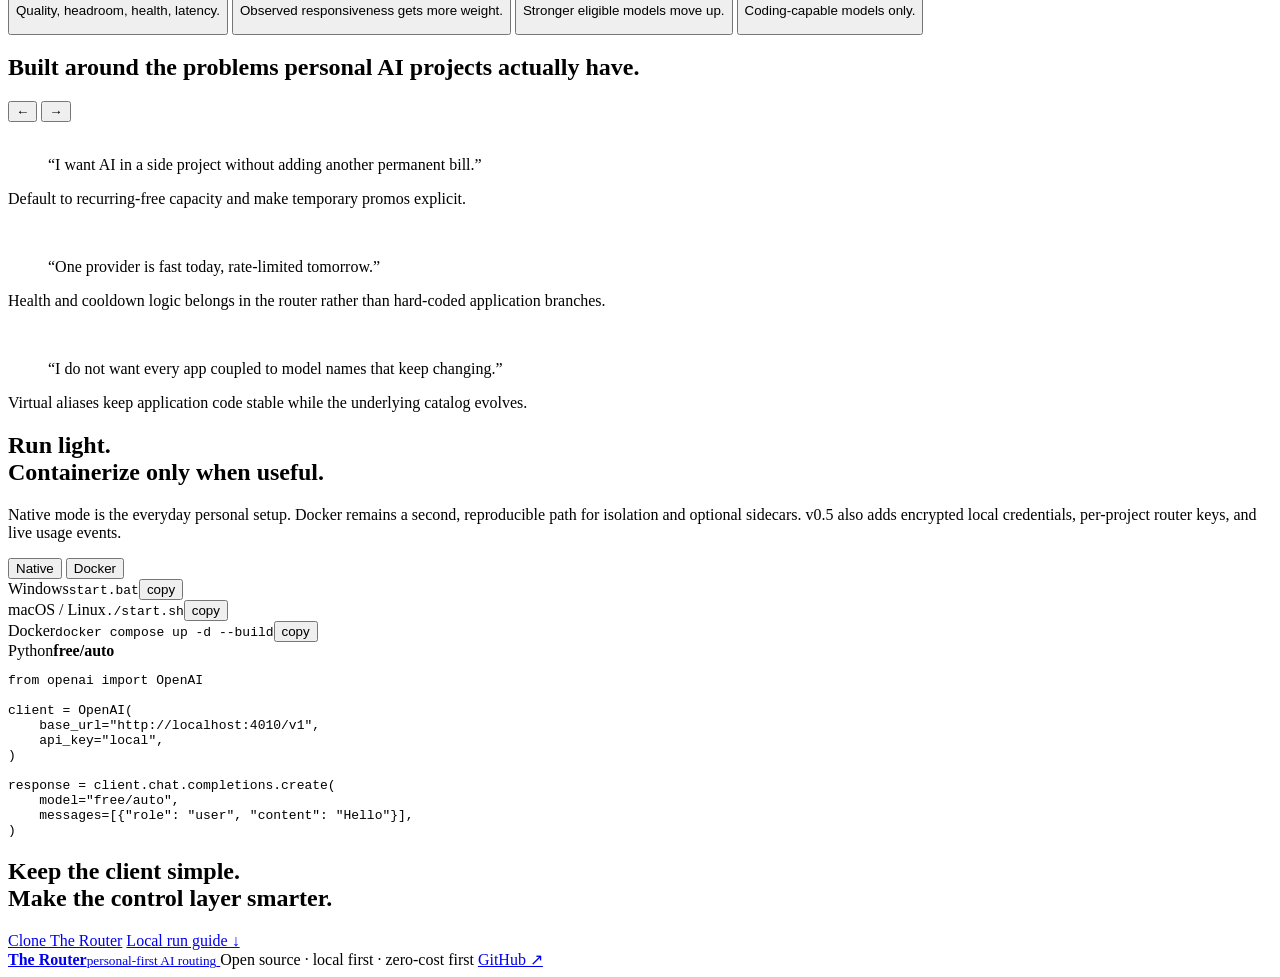
==== commit e31b3d27: "docs: update public site for v0.5 and expanded providers" ====
--- a/app/static/hosted.html
+++ b/app/static/hosted.html
@@ -58,8 +58,8 @@
 
     <section class="provider-marquee" aria-label="Supported provider ecosystem">
       <div class="marquee-track">
-        <span>Gemini</span><span>Groq</span><span>Cerebras</span><span>Mistral</span><span>Cloudflare</span><span>OpenRouter</span><span>Z.AI</span><span>SiliconFlow</span><span>NVIDIA</span><span>SambaNova</span>
-        <span>Gemini</span><span>Groq</span><span>Cerebras</span><span>Mistral</span><span>Cloudflare</span><span>OpenRouter</span><span>Z.AI</span><span>SiliconFlow</span><span>NVIDIA</span><span>SambaNova</span>
+        <span>Gemini</span><span>Groq</span><span>Cerebras</span><span>Vercel AI Gateway</span><span>Mistral</span><span>Cloudflare</span><span>OpenRouter</span><span>Z.AI</span><span>SiliconFlow</span><span>NVIDIA</span><span>Pollinations</span><span>Hugging Face</span>
+        <span>Gemini</span><span>Groq</span><span>Cerebras</span><span>Vercel AI Gateway</span><span>Mistral</span><span>Cloudflare</span><span>OpenRouter</span><span>Z.AI</span><span>SiliconFlow</span><span>NVIDIA</span><span>Pollinations</span><span>Hugging Face</span>
       </div>
     </section>
 
@@ -108,7 +108,7 @@
         <article class="bento local-card">
           <div>
             <span>Local-first</span>
-            <h3>Your credentials and durable router state stay under your control.</h3>
+            <h3>Chat, embeddings, transcription, project keys, and durable router state stay under your control.</h3>
           </div>
           <code>http://localhost:4010/v1</code>
         </article>
@@ -222,7 +222,8 @@
         <h2>Run light.<br />Containerize only when useful.</h2>
         <p>
           Native mode is the everyday personal setup. Docker remains a second,
-          reproducible path for isolation and optional sidecars.
+          reproducible path for isolation and optional sidecars. v0.5 also adds
+          encrypted local credentials, per-project router keys, and live usage events.
         </p>
 
         <div class="run-tabs">
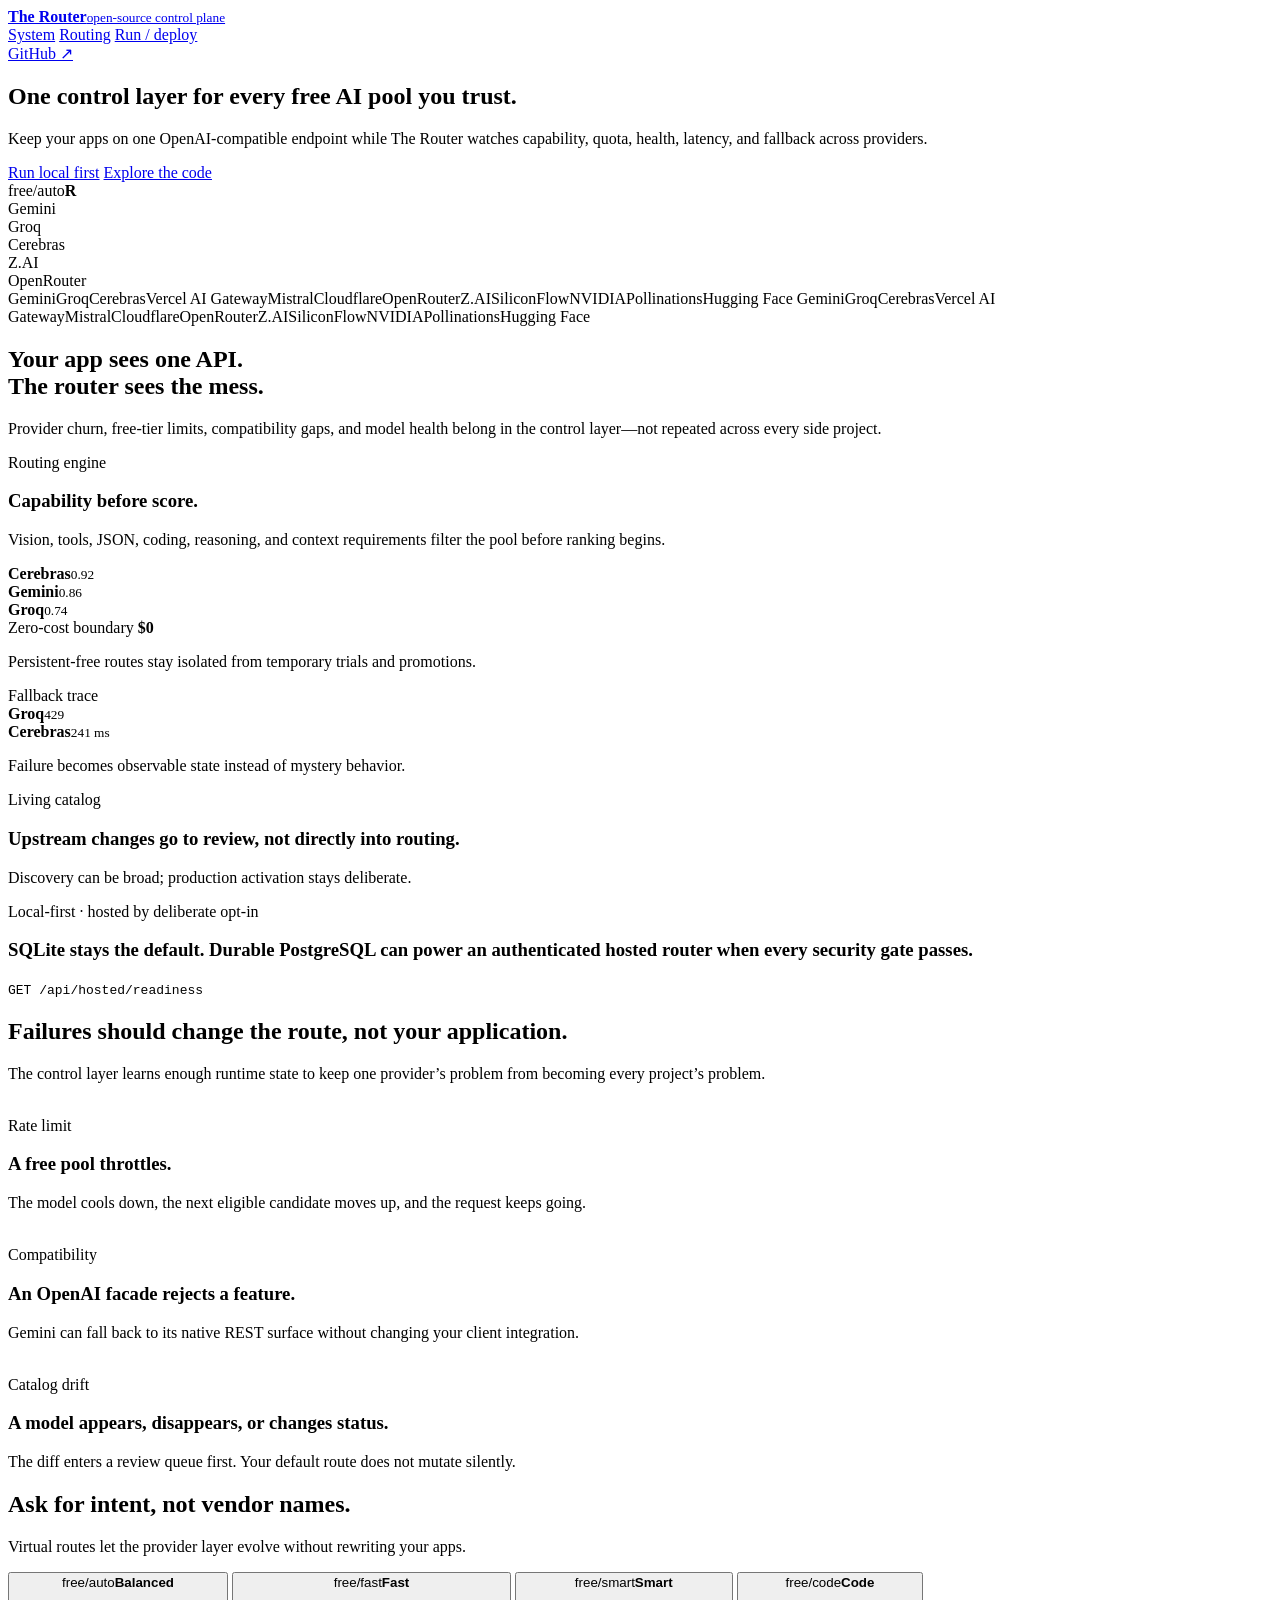
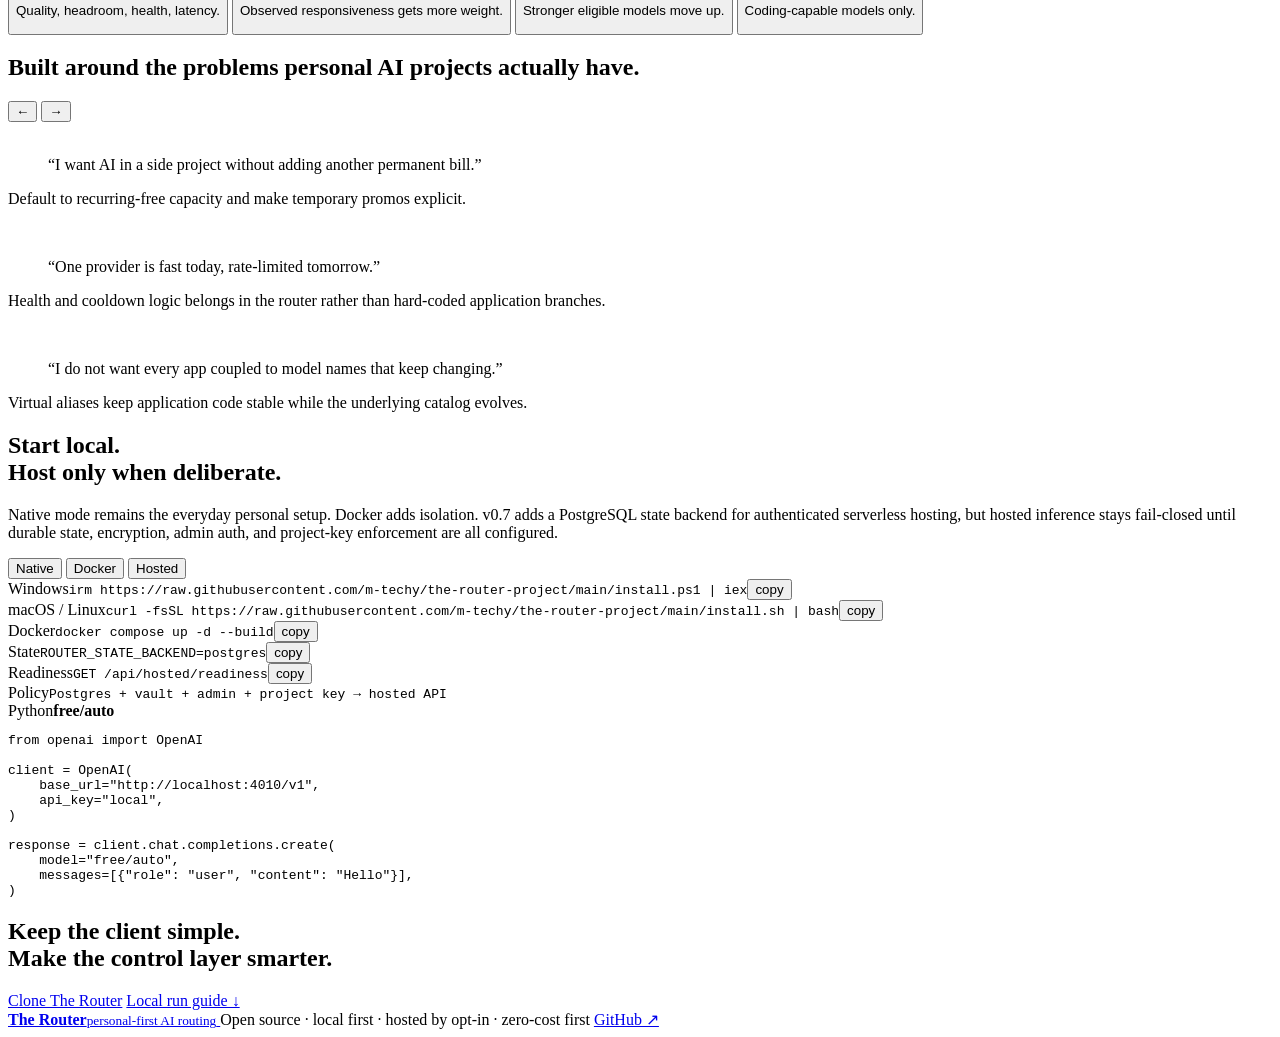
==== commit 61577aea: "docs: align public site with v0.7 local-first hosted option" ====
--- a/app/static/hosted.html
+++ b/app/static/hosted.html
@@ -22,7 +22,7 @@
       <div class="site-links">
         <a href="#system">System</a>
         <a href="#routing">Routing</a>
-        <a href="#run">Run local</a>
+        <a href="#run">Run / deploy</a>
       </div>
 
       <a class="nav-cta" href="https://github.com/m-techy/the-router-project" target="_blank" rel="noreferrer">GitHub ↗</a>
@@ -37,7 +37,7 @@
           capability, quota, health, latency, and fallback across providers.
         </p>
         <div class="hero-actions">
-          <a class="primary-cta" href="#run">Run on your machine</a>
+          <a class="primary-cta" href="#run">Run local first</a>
           <a class="secondary-cta" href="https://github.com/m-techy/the-router-project" target="_blank" rel="noreferrer">Explore the code</a>
         </div>
       </div>
@@ -107,10 +107,10 @@
 
         <article class="bento local-card">
           <div>
-            <span>Local-first</span>
-            <h3>Chat, embeddings, transcription, project keys, and durable router state stay under your control.</h3>
-          </div>
-          <code>http://localhost:4010/v1</code>
+            <span>Local-first · hosted by deliberate opt-in</span>
+            <h3>SQLite stays the default. Durable PostgreSQL can power an authenticated hosted router when every security gate passes.</h3>
+          </div>
+          <code>GET /api/hosted/readiness</code>
         </article>
       </div>
     </section>
@@ -219,25 +219,33 @@
 
     <section id="run" class="run-chapter">
       <div class="run-copy">
-        <h2>Run light.<br />Containerize only when useful.</h2>
-        <p>
-          Native mode is the everyday personal setup. Docker remains a second,
-          reproducible path for isolation and optional sidecars. v0.5 also adds
-          encrypted local credentials, per-project router keys, and live usage events.
+        <h2>Start local.<br />Host only when deliberate.</h2>
+        <p>
+          Native mode remains the everyday personal setup. Docker adds isolation.
+          v0.7 adds a PostgreSQL state backend for authenticated serverless hosting,
+          but hosted inference stays fail-closed until durable state, encryption,
+          admin auth, and project-key enforcement are all configured.
         </p>
 
         <div class="run-tabs">
           <button type="button" class="run-tab active" data-run-tab="native">Native</button>
           <button type="button" class="run-tab" data-run-tab="docker">Docker</button>
+          <button type="button" class="run-tab" data-run-tab="hosted">Hosted</button>
         </div>
 
         <div class="run-content active" data-run-content="native">
-          <div><span>Windows</span><code>start.bat</code><button type="button" data-copy="start.bat">copy</button></div>
-          <div><span>macOS / Linux</span><code>./start.sh</code><button type="button" data-copy="./start.sh">copy</button></div>
+          <div><span>Windows</span><code>irm https://raw.githubusercontent.com/m-techy/the-router-project/main/install.ps1 | iex</code><button type="button" data-copy="irm https://raw.githubusercontent.com/m-techy/the-router-project/main/install.ps1 | iex">copy</button></div>
+          <div><span>macOS / Linux</span><code>curl -fsSL https://raw.githubusercontent.com/m-techy/the-router-project/main/install.sh | bash</code><button type="button" data-copy="curl -fsSL https://raw.githubusercontent.com/m-techy/the-router-project/main/install.sh | bash">copy</button></div>
         </div>
 
         <div class="run-content" data-run-content="docker">
           <div><span>Docker</span><code>docker compose up -d --build</code><button type="button" data-copy="docker compose up -d --build">copy</button></div>
+        </div>
+
+        <div class="run-content" data-run-content="hosted">
+          <div><span>State</span><code>ROUTER_STATE_BACKEND=postgres</code><button type="button" data-copy="ROUTER_STATE_BACKEND=postgres">copy</button></div>
+          <div><span>Readiness</span><code>GET /api/hosted/readiness</code><button type="button" data-copy="GET /api/hosted/readiness">copy</button></div>
+          <div><span>Policy</span><code>Postgres + vault + admin + project key → hosted API</code></div>
         </div>
       </div>
 
@@ -270,7 +278,7 @@
         <span class="brand-orbit"><i></i></span>
         <span><strong>The Router</strong><small>personal-first AI routing</small></span>
       </a>
-      <span>Open source · local first · zero-cost first</span>
+      <span>Open source · local first · hosted by opt-in · zero-cost first</span>
       <a href="https://github.com/m-techy/the-router-project" target="_blank" rel="noreferrer">GitHub ↗</a>
     </footer>
   </main>
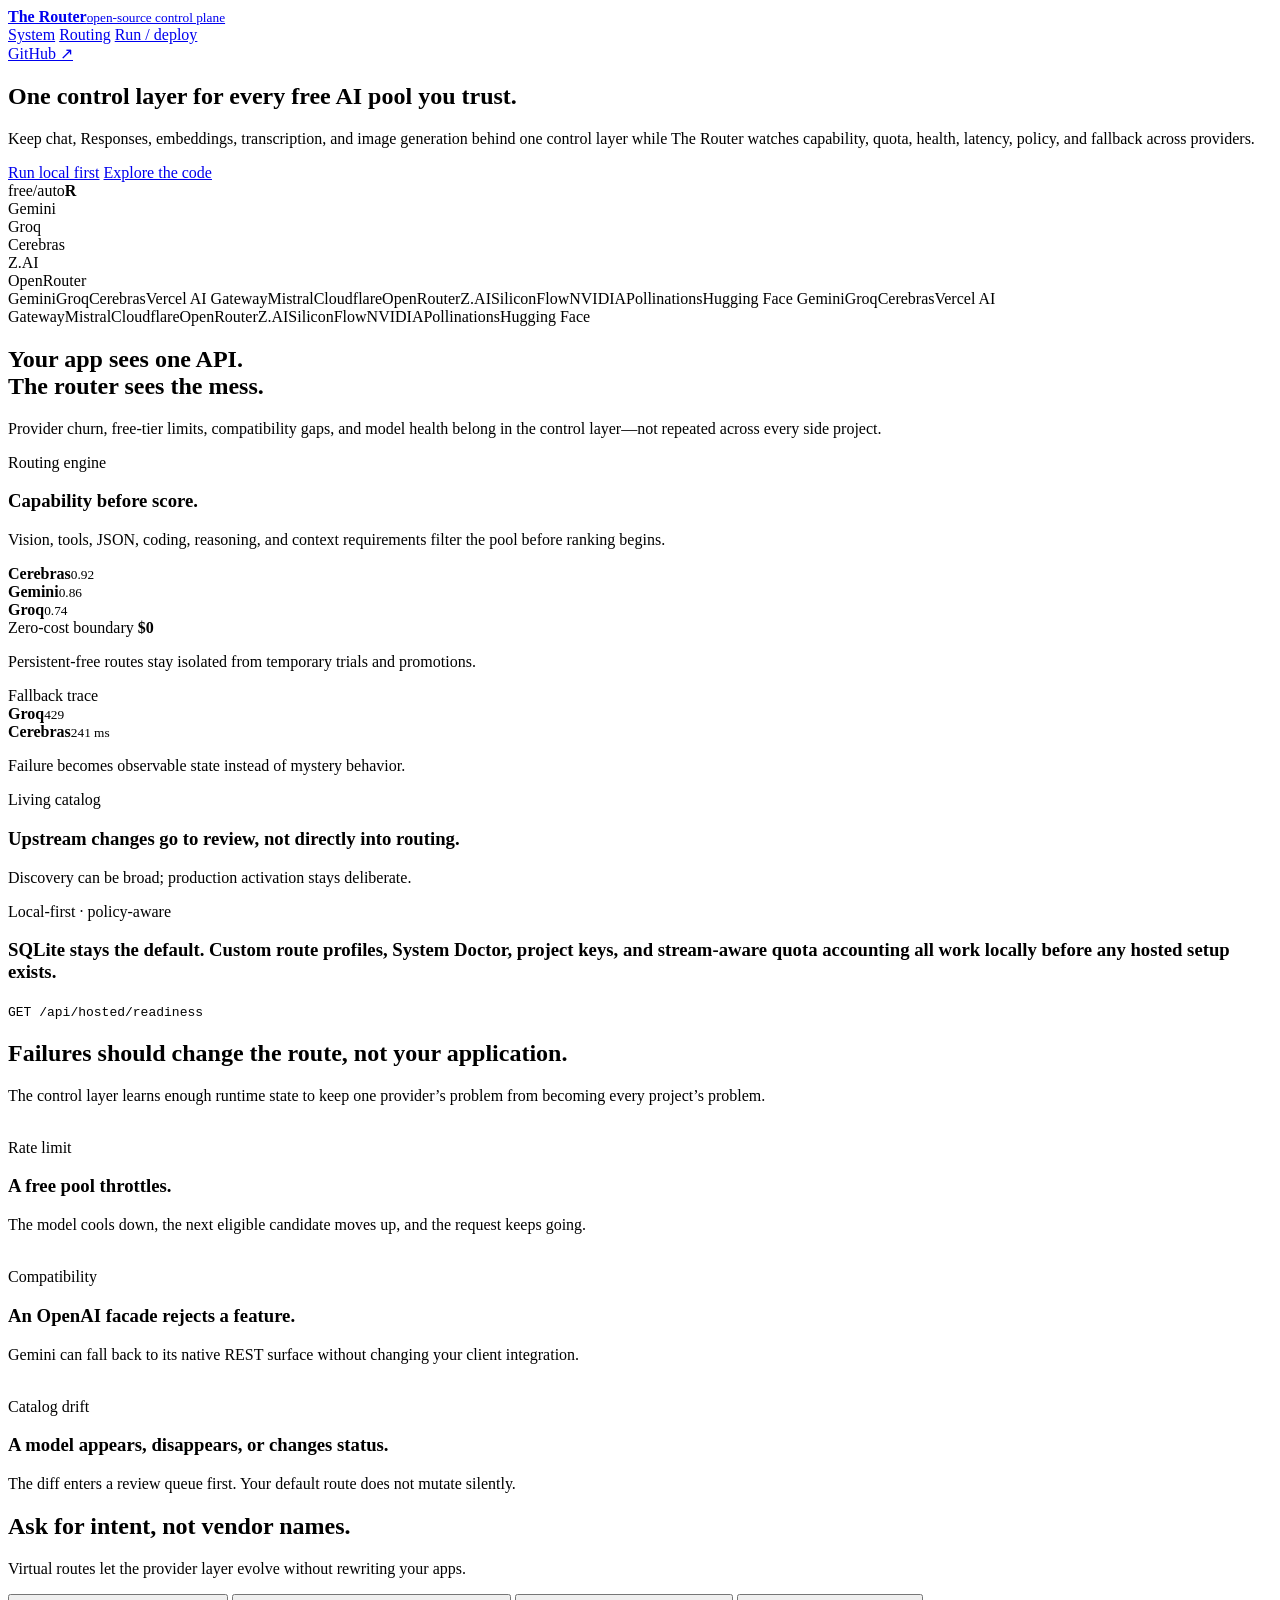
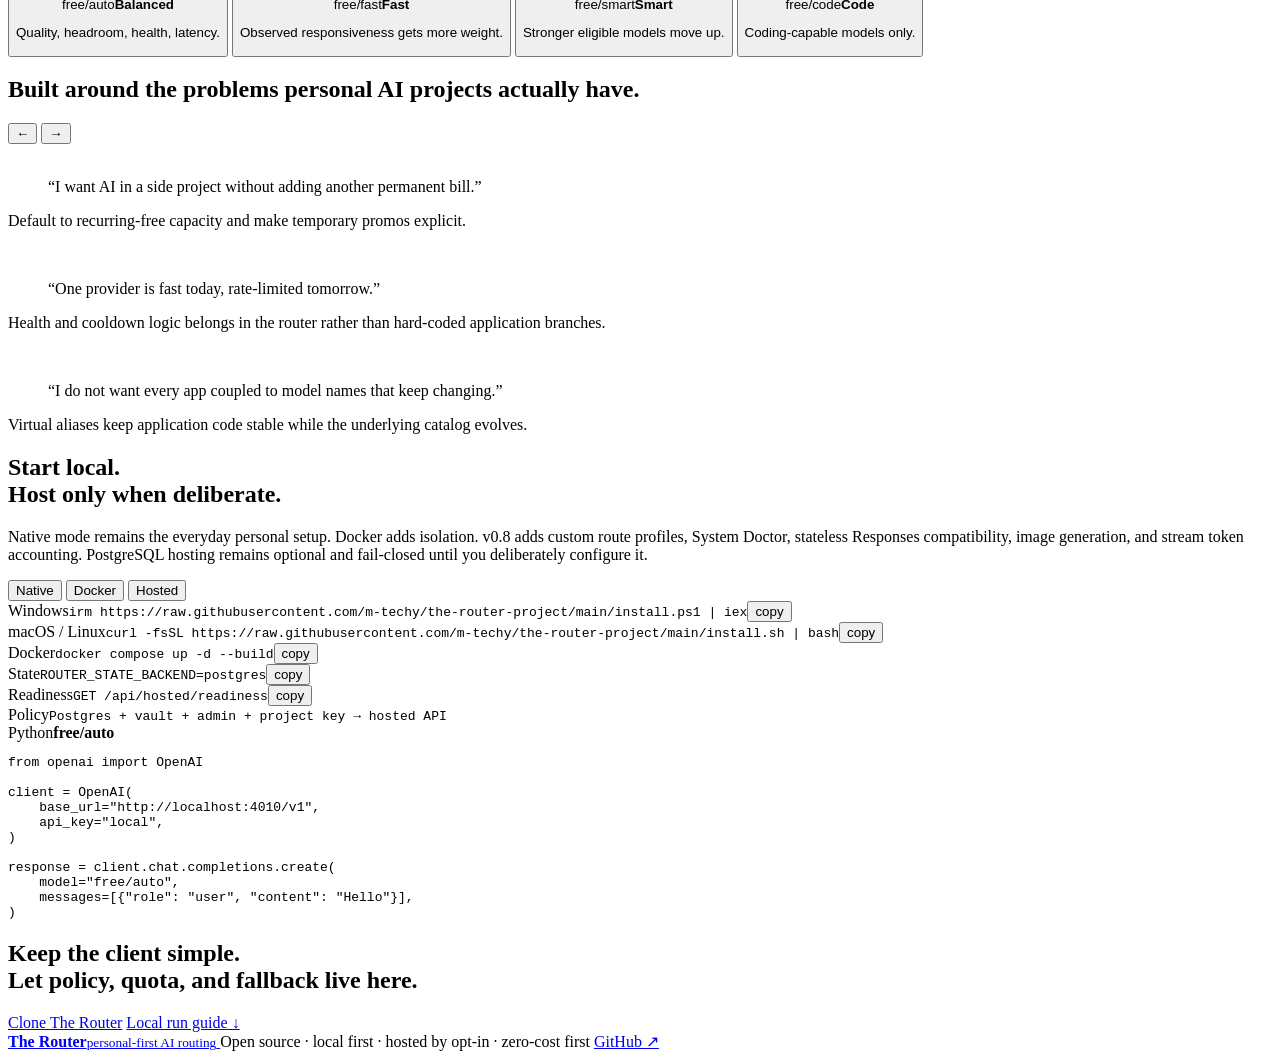
==== commit df09d260: "docs: update public site for v0.8 control plane" ====
--- a/app/static/hosted.html
+++ b/app/static/hosted.html
@@ -33,8 +33,9 @@
       <div class="hero-copy">
         <h1>One control layer for every free AI pool you trust.</h1>
         <p>
-          Keep your apps on one OpenAI-compatible endpoint while The Router watches
-          capability, quota, health, latency, and fallback across providers.
+          Keep chat, Responses, embeddings, transcription, and image generation
+          behind one control layer while The Router watches capability, quota,
+          health, latency, policy, and fallback across providers.
         </p>
         <div class="hero-actions">
           <a class="primary-cta" href="#run">Run local first</a>
@@ -107,8 +108,8 @@
 
         <article class="bento local-card">
           <div>
-            <span>Local-first · hosted by deliberate opt-in</span>
-            <h3>SQLite stays the default. Durable PostgreSQL can power an authenticated hosted router when every security gate passes.</h3>
+            <span>Local-first · policy-aware</span>
+            <h3>SQLite stays the default. Custom route profiles, System Doctor, project keys, and stream-aware quota accounting all work locally before any hosted setup exists.</h3>
           </div>
           <code>GET /api/hosted/readiness</code>
         </article>
@@ -222,9 +223,9 @@
         <h2>Start local.<br />Host only when deliberate.</h2>
         <p>
           Native mode remains the everyday personal setup. Docker adds isolation.
-          v0.7 adds a PostgreSQL state backend for authenticated serverless hosting,
-          but hosted inference stays fail-closed until durable state, encryption,
-          admin auth, and project-key enforcement are all configured.
+          v0.8 adds custom route profiles, System Doctor, stateless Responses
+          compatibility, image generation, and stream token accounting. PostgreSQL
+          hosting remains optional and fail-closed until you deliberately configure it.
         </p>
 
         <div class="run-tabs">
@@ -266,7 +267,7 @@
     </section>
 
     <section class="final-action">
-      <h2>Keep the client simple.<br />Make the control layer smarter.</h2>
+      <h2>Keep the client simple.<br />Let policy, quota, and fallback live here.</h2>
       <div>
         <a class="primary-cta" href="https://github.com/m-techy/the-router-project" target="_blank" rel="noreferrer">Clone The Router</a>
         <a class="footer-link" href="#run">Local run guide ↓</a>
